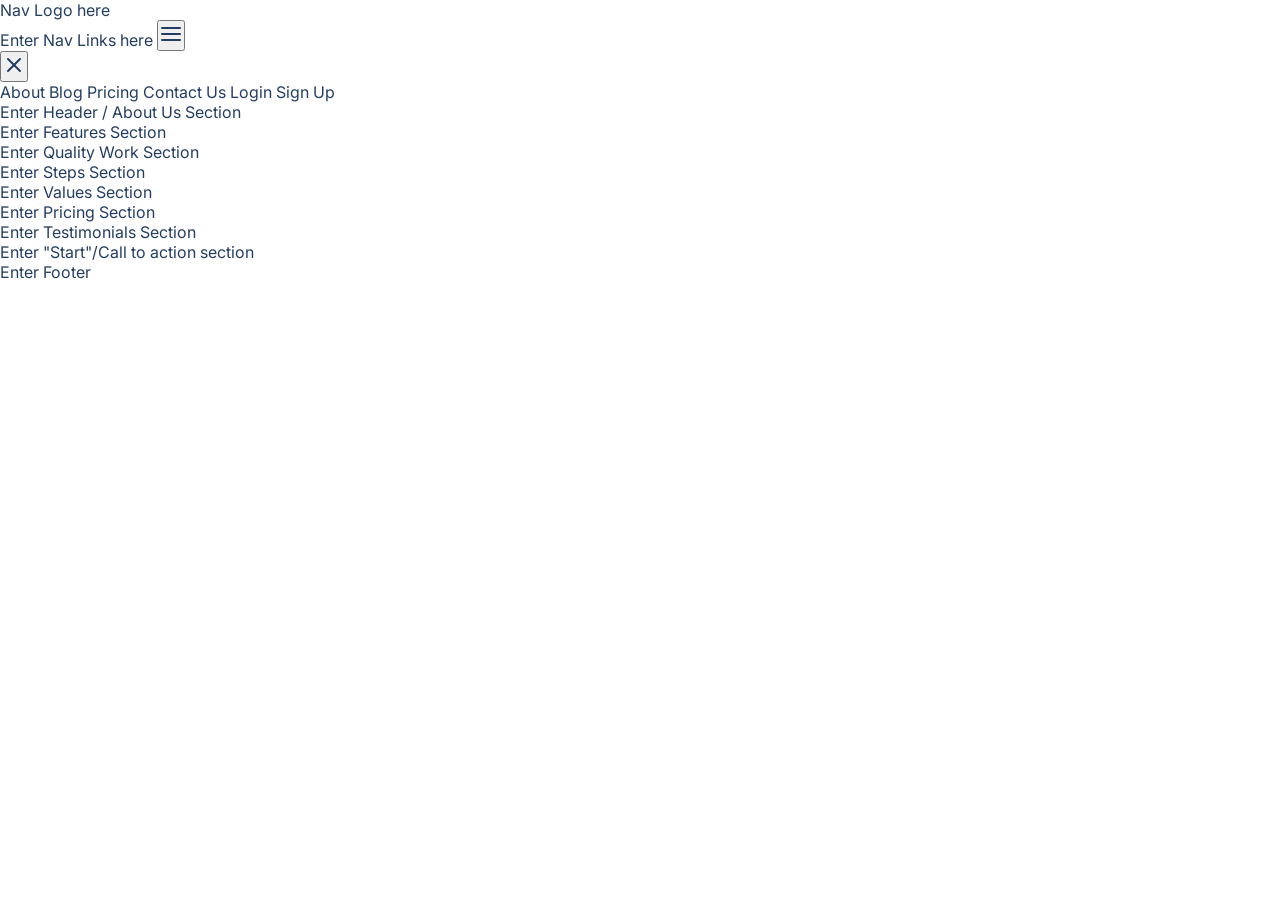
==== index.html @ 0d49d8e3 "rename to index.html" ====
<!DOCTYPE html>
<html lang="en">

<head>
    <meta charset="UTF-8">
    <meta http-equiv="X-UA-Compatible" content="IE=edge">
    <meta name="viewport" content="width=device-width, initial-scale=1.0">
    <title>Document</title>
    <link rel="stylesheet" href="style.css">
    <link rel="stylesheet" href="https://pro.fontawesome.com/releases/v5.10.0/css/all.css"
        integrity="sha384-AYmEC3Yw5cVb3ZcuHtOA93w35dYTsvhLPVnYs9eStHfGJvOvKxVfELGroGkvsg+p" crossorigin="anonymous" />
    <script src="script.js"></script>
</head>

<body>
    <section id="landing">
        <nav>
            <div class="row nav__row">
                <div class="nav__logo">
                <!--  -->Nav Logo here<!--  -->
                </div>
                <!--  -->Enter Nav Links here<!--  -->
                <button class="btn__menu" onclick="openMenu()">
                    <svg xmlns="http://www.w3.org/2000/svg" width="24" height="24" viewBox="0 0 24 24" fill="none"
                        stroke="currentColor" stroke-width="2" stroke-linecap="round" stroke-linejoin="round"
                        class="btn__menu--svg">
                        <line x1="3" y1="12" x2="21" y2="12"></line>
                        <line x1="3" y1="6" x2="21" y2="6"></line>
                        <line x1="3" y1="18" x2="21" y2="18"></line>
                    </svg>
                </button>
            </div>
        </nav>
        <div class="modal">
            <button class="btn__menu btn__menu--close" onclick="closeMenu()">
                <svg xmlns="http://www.w3.org/2000/svg" width="24" height="24" viewBox="0 0 24 24" fill="none"
                    stroke="currentColor" stroke-width="2" stroke-linecap="round" stroke-linejoin="round"
                    class="light___StyledCloseIcon-lj69nl-14 fASujC">
                    <line x1="18" y1="6" x2="6" y2="18"></line>
                    <line x1="6" y1="6" x2="18" y2="18"></line>
                </svg>
            </button>
            <div class="modal__links">
                <a class="modal__link">About</a>
                <a class="modal__link">Blog</a>
                <a class="modal__link">Pricing</a>
                <a class="modal__link">Contact Us</a>
                <a class="modal__link">Login</a>
                <a class="modal__link modal__link--primary">Sign Up</a>
            </div>
        </div>
        <header>
            <div class="container">
                <div class="row">
                    <!--  -->Enter Header / About Us Section<!--  -->
            </div>
        </header>
    </section>
    <main>
        <section id="features">
            <div class="container">
                <div class="row__narrow">
                    <!--  -->Enter Features Section<!--  -->
                </div>
            </div>
        </section>
        <section id="quality">
            <div class="container">
                <div class="row">
                    <!--  -->Enter Quality Work Section<!--  -->
                </div>
            </div>
        </section>
        <section id="steps">
            <div class="container">
                <div class="row">
                    <!--  -->Enter Steps Section<!--  -->
                </div>
            </div>
        </section>
        <section id="values">
            <div class="container">
                <div class="row">
                    <!--  -->Enter Values Section<!--  -->
                </div>
            </div>
        </section>
        <section id="pricing">
            <div class="container">
                <div class="row">
                    <!--  -->Enter Pricing Section<!--  -->
                </div>
            </div>
        </section>
        <section id="testimonials">
            <div class="container">
                <div class="row">
                    <!--  -->Enter Testimonials Section<!--  -->
                </div>
            </div>
        </section>
        <section id="start">
            <div class="container">
                <div class="row">
                    <!--  -->Enter "Start"/Call to action section<!--  -->
                </div>
            </div>
        </section>
    </main>
    <footer>
        <div class="row footer__row">
            <!--  -->Enter Footer<!--  -->
        </div>
    </footer>
</body>

</html>
---- style.css ----
@import url('https://fonts.googleapis.com/css2?family=Inter:wght@100;200;300;400;500;600;700;800;900&display=swap');

* {
    margin: 0;
    padding: 0;
    box-sizing: border-box;
    font-family: 'Inter', system-ui;
    color: #243e63;
}
/* paste rest of your CSS here */
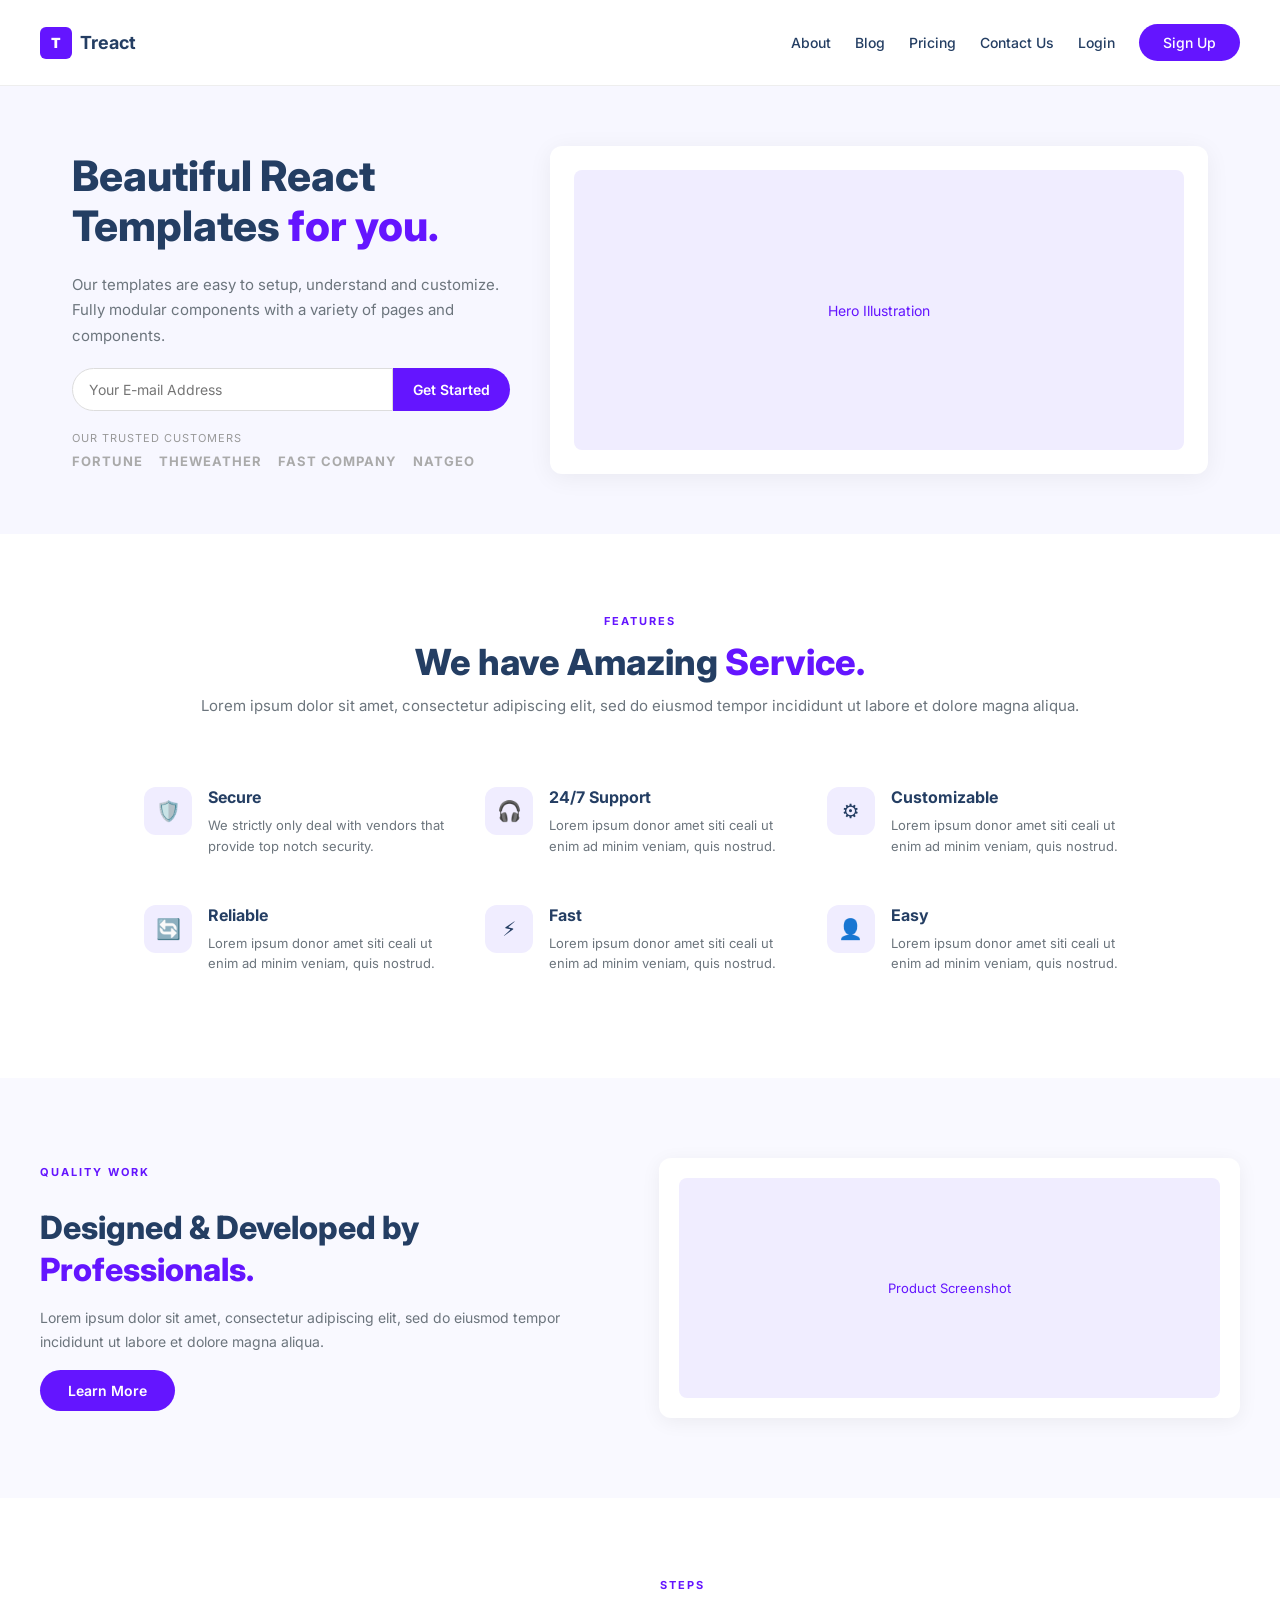
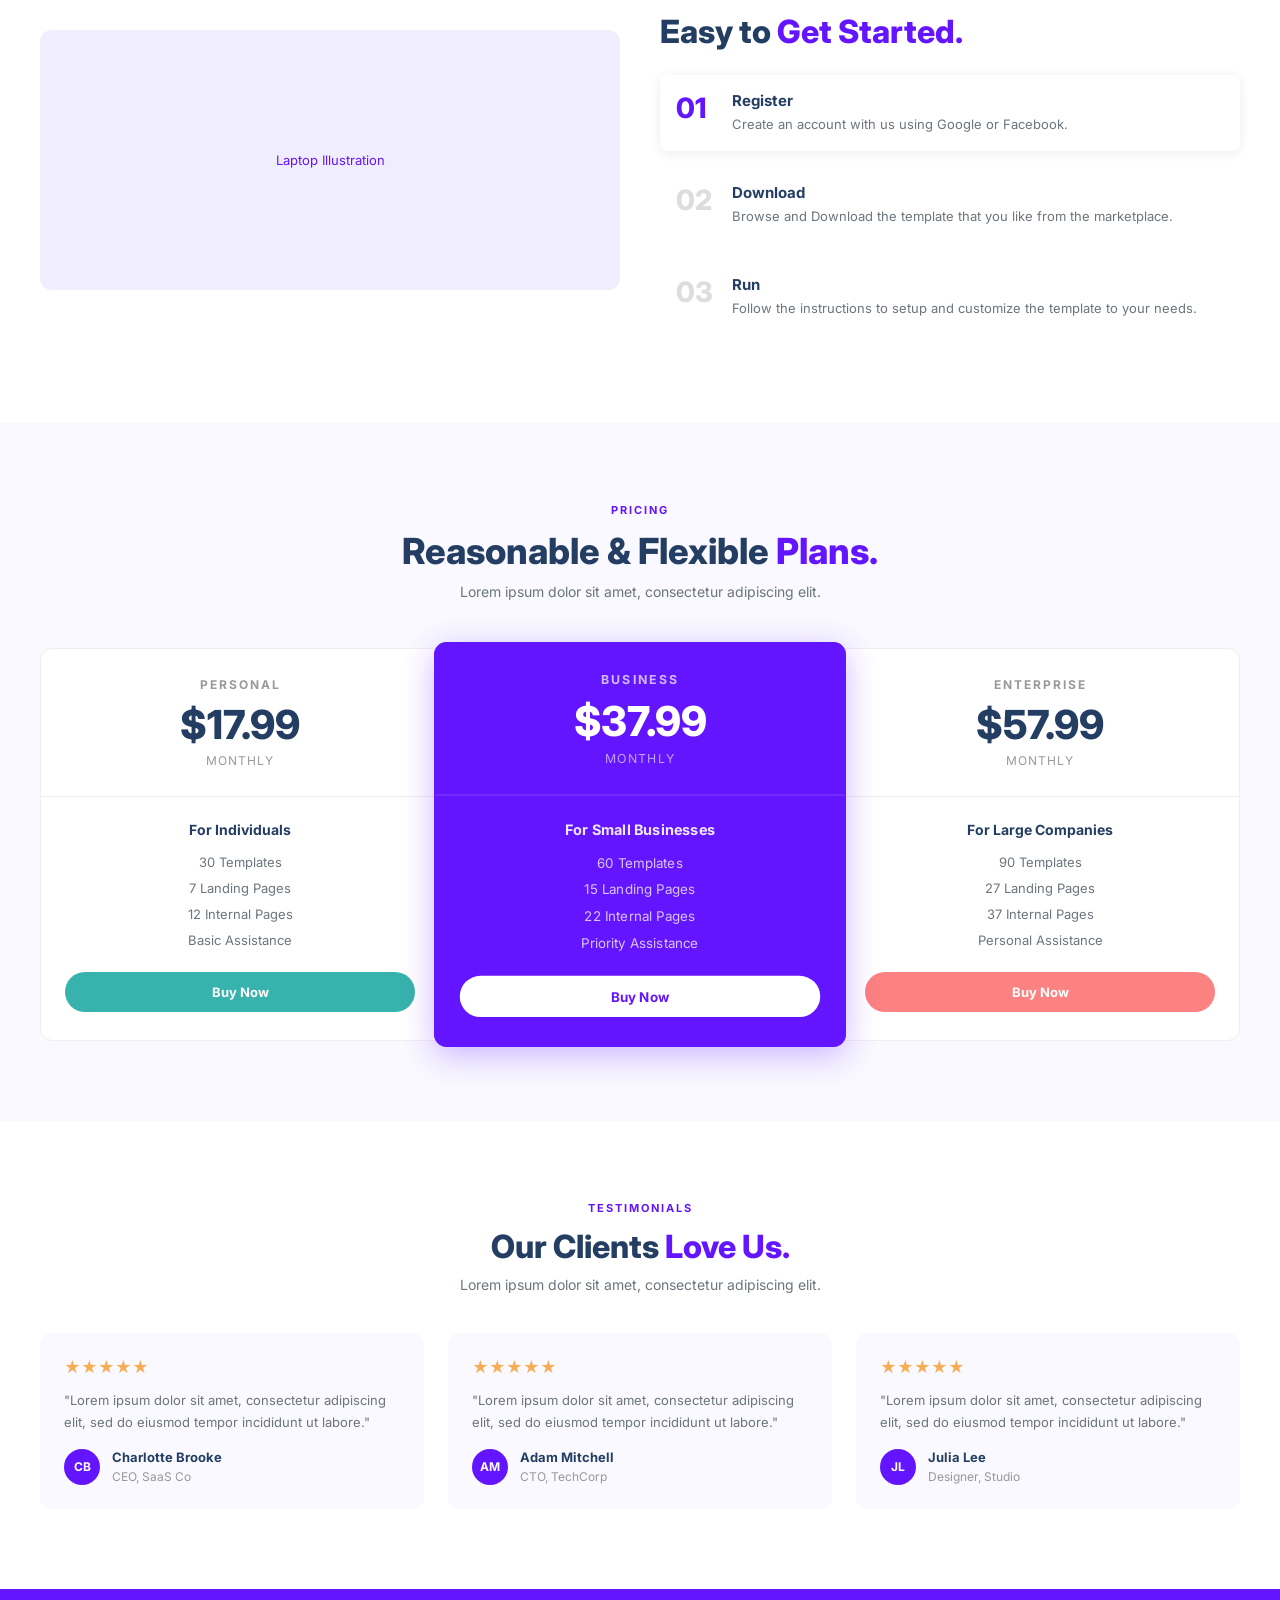
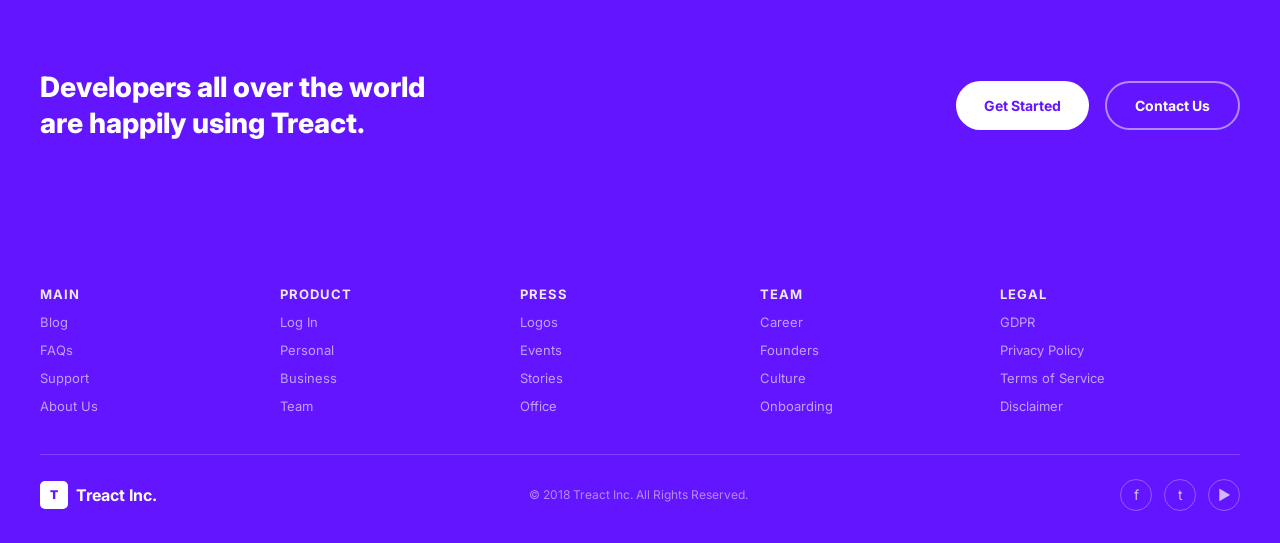
==== commit 89bd2f51: "finish project" ====
--- a/index.html
+++ b/index.html
@@ -1,119 +1,375 @@
 <!DOCTYPE html>
 <html lang="en">
-
 <head>
     <meta charset="UTF-8">
     <meta http-equiv="X-UA-Compatible" content="IE=edge">
     <meta name="viewport" content="width=device-width, initial-scale=1.0">
-    <title>Document</title>
+    <title>Treact</title>
     <link rel="stylesheet" href="style.css">
-    <link rel="stylesheet" href="https://pro.fontawesome.com/releases/v5.10.0/css/all.css"
-        integrity="sha384-AYmEC3Yw5cVb3ZcuHtOA93w35dYTsvhLPVnYs9eStHfGJvOvKxVfELGroGkvsg+p" crossorigin="anonymous" />
-    <script src="script.js"></script>
+    <script src="script.js" defer></script>
 </head>
-
 <body>
-    <section id="landing">
-        <nav>
-            <div class="row nav__row">
-                <div class="nav__logo">
-                <!--  -->Nav Logo here<!--  -->
-                </div>
-                <!--  -->Enter Nav Links here<!--  -->
-                <button class="btn__menu" onclick="openMenu()">
-                    <svg xmlns="http://www.w3.org/2000/svg" width="24" height="24" viewBox="0 0 24 24" fill="none"
-                        stroke="currentColor" stroke-width="2" stroke-linecap="round" stroke-linejoin="round"
-                        class="btn__menu--svg">
-                        <line x1="3" y1="12" x2="21" y2="12"></line>
-                        <line x1="3" y1="6" x2="21" y2="6"></line>
-                        <line x1="3" y1="18" x2="21" y2="18"></line>
-                    </svg>
-                </button>
-            </div>
-        </nav>
-        <div class="modal">
-            <button class="btn__menu btn__menu--close" onclick="closeMenu()">
-                <svg xmlns="http://www.w3.org/2000/svg" width="24" height="24" viewBox="0 0 24 24" fill="none"
-                    stroke="currentColor" stroke-width="2" stroke-linecap="round" stroke-linejoin="round"
-                    class="light___StyledCloseIcon-lj69nl-14 fASujC">
-                    <line x1="18" y1="6" x2="6" y2="18"></line>
-                    <line x1="6" y1="6" x2="18" y2="18"></line>
-                </svg>
-            </button>
-            <div class="modal__links">
-                <a class="modal__link">About</a>
-                <a class="modal__link">Blog</a>
-                <a class="modal__link">Pricing</a>
-                <a class="modal__link">Contact Us</a>
-                <a class="modal__link">Login</a>
-                <a class="modal__link modal__link--primary">Sign Up</a>
-            </div>
-        </div>
-        <header>
-            <div class="container">
-                <div class="row">
-                    <!--  -->Enter Header / About Us Section<!--  -->
-            </div>
-        </header>
-    </section>
-    <main>
-        <section id="features">
-            <div class="container">
-                <div class="row__narrow">
-                    <!--  -->Enter Features Section<!--  -->
-                </div>
-            </div>
-        </section>
-        <section id="quality">
-            <div class="container">
-                <div class="row">
-                    <!--  -->Enter Quality Work Section<!--  -->
-                </div>
-            </div>
-        </section>
-        <section id="steps">
-            <div class="container">
-                <div class="row">
-                    <!--  -->Enter Steps Section<!--  -->
-                </div>
-            </div>
-        </section>
-        <section id="values">
-            <div class="container">
-                <div class="row">
-                    <!--  -->Enter Values Section<!--  -->
-                </div>
-            </div>
-        </section>
-        <section id="pricing">
-            <div class="container">
-                <div class="row">
-                    <!--  -->Enter Pricing Section<!--  -->
-                </div>
-            </div>
-        </section>
-        <section id="testimonials">
-            <div class="container">
-                <div class="row">
-                    <!--  -->Enter Testimonials Section<!--  -->
-                </div>
-            </div>
-        </section>
-        <section id="start">
-            <div class="container">
-                <div class="row">
-                    <!--  -->Enter "Start"/Call to action section<!--  -->
-                </div>
-            </div>
-        </section>
-    </main>
-    <footer>
-        <div class="row footer__row">
-            <!--  -->Enter Footer<!--  -->
-        </div>
-    </footer>
+
+<nav>
+    <div class="row nav__row">
+        <div class="nav-logo">
+            <div class="nav-logo-icon">T</div>
+            Treact
+        </div>
+        <div class="nav-links">
+            <a href="#features">About</a>
+            <a href="#quality">Blog</a>
+            <a href="#pricing">Pricing</a>
+            <a href="#start">Contact Us</a>
+            <a href="#" id="login-link">Login</a>
+            <a href="#" id="signup-link" class="btn-primary">Sign Up</a>
+        </div>
+        <button class="btn__menu" onclick="openMenu()">
+            <svg xmlns="http://www.w3.org/2000/svg" width="24" height="24" viewBox="0 0 24 24" fill="none"
+                stroke="currentColor" stroke-width="2" stroke-linecap="round" stroke-linejoin="round">
+                <line x1="3" y1="12" x2="21" y2="12"></line>
+                <line x1="3" y1="6" x2="21" y2="6"></line>
+                <line x1="3" y1="18" x2="21" y2="18"></line>
+            </svg>
+        </button>
+    </div>
+</nav>
+
+<div class="modal">
+    <button class="btn__menu btn__menu--close" onclick="closeMenu()">
+        <svg xmlns="http://www.w3.org/2000/svg" width="24" height="24" viewBox="0 0 24 24" fill="none"
+            stroke="currentColor" stroke-width="2" stroke-linecap="round" stroke-linejoin="round">
+            <line x1="18" y1="6" x2="6" y2="18"></line>
+            <line x1="6" y1="6" x2="18" y2="18"></line>
+        </svg>
+    </button>
+    <div class="modal__links">
+        <a href="#features" class="modal__link">About</a>
+        <a href="#quality" class="modal__link">Blog</a>
+        <a href="#pricing" class="modal__link">Pricing</a>
+        <a href="#start" class="modal__link">Contact Us</a>
+        <a href="#" class="modal__link" id="modal-login">Login</a>
+        <a href="#" class="modal__link modal__link--primary" id="modal-signup">Sign Up</a>
+    </div>
+</div>
+
+<section id="landing">
+    <div class="header-row row">
+        <div class="header-left">
+            <h1>Beautiful React Templates <span class="purple">for you.</span></h1>
+            <p>Our templates are easy to setup, understand and customize. Fully modular components with a variety of pages and components.</p>
+            <div class="email-form">
+                <input type="email" id="email-input" placeholder="Your E-mail Address" />
+                <button id="get-started-btn">Get Started</button>
+            </div>
+            <div class="trusted">
+                <span>Our Trusted Customers</span>
+                <div class="trusted-logos">
+                    <span>FORTUNE</span>
+                    <span>TheWeather</span>
+                    <span>Fast Company</span>
+                    <span>NatGeo</span>
+                </div>
+            </div>
+        </div>
+        <div class="header-right">
+            <div class="header-img-placeholder">Hero Illustration</div>
+        </div>
+    </div>
+</section>
+
+<section id="features">
+    <div class="container">
+        <div class="row__narrow">
+            <div class="features-header">
+                <div class="label">Features</div>
+                <h2>We have Amazing <span class="purple">Service.</span></h2>
+                <p>Lorem ipsum dolor sit amet, consectetur adipiscing elit, sed do eiusmod tempor incididunt ut labore et dolore magna aliqua.</p>
+            </div>
+            <div class="services">
+                <div class="service">
+                    <div class="service-icon">🛡️</div>
+                    <div class="service-description">
+                        <h3>Secure</h3>
+                        <p>We strictly only deal with vendors that provide top notch security.</p>
+                    </div>
+                </div>
+                <div class="service">
+                    <div class="service-icon">🎧</div>
+                    <div class="service-description">
+                        <h3>24/7 Support</h3>
+                        <p>Lorem ipsum donor amet siti ceali ut enim ad minim veniam, quis nostrud.</p>
+                    </div>
+                </div>
+                <div class="service">
+                    <div class="service-icon">⚙️</div>
+                    <div class="service-description">
+                        <h3>Customizable</h3>
+                        <p>Lorem ipsum donor amet siti ceali ut enim ad minim veniam, quis nostrud.</p>
+                    </div>
+                </div>
+                <div class="service">
+                    <div class="service-icon">🔄</div>
+                    <div class="service-description">
+                        <h3>Reliable</h3>
+                        <p>Lorem ipsum donor amet siti ceali ut enim ad minim veniam, quis nostrud.</p>
+                    </div>
+                </div>
+                <div class="service">
+                    <div class="service-icon">⚡</div>
+                    <div class="service-description">
+                        <h3>Fast</h3>
+                        <p>Lorem ipsum donor amet siti ceali ut enim ad minim veniam, quis nostrud.</p>
+                    </div>
+                </div>
+                <div class="service">
+                    <div class="service-icon">👤</div>
+                    <div class="service-description">
+                        <h3>Easy</h3>
+                        <p>Lorem ipsum donor amet siti ceali ut enim ad minim veniam, quis nostrud.</p>
+                    </div>
+                </div>
+            </div>
+        </div>
+    </div>
+</section>
+
+<section id="quality">
+    <div class="container">
+        <div class="row">
+            <div class="quality-left">
+                <div class="label">Quality Work</div>
+                <h2>Designed & Developed by <span class="purple">Professionals.</span></h2>
+                <p>Lorem ipsum dolor sit amet, consectetur adipiscing elit, sed do eiusmod tempor incididunt ut labore et dolore magna aliqua.</p>
+                <a href="#features" class="learn-more">Learn More</a>
+            </div>
+            <div class="quality-right">
+                <div class="mock-screen">Product Screenshot</div>
+            </div>
+        </div>
+    </div>
+</section>
+
+<section id="steps">
+    <div class="container">
+        <div class="row">
+            <div class="steps-left">
+                <div class="steps-img">Laptop Illustration</div>
+            </div>
+            <div class="steps-right">
+                <div class="label">Steps</div>
+                <h2>Easy to <span class="purple">Get Started.</span></h2>
+                <div class="step active">
+                    <div class="step-num">01</div>
+                    <div class="step-content">
+                        <h4>Register</h4>
+                        <p>Create an account with us using Google or Facebook.</p>
+                    </div>
+                </div>
+                <div class="step">
+                    <div class="step-num">02</div>
+                    <div class="step-content">
+                        <h4>Download</h4>
+                        <p>Browse and Download the template that you like from the marketplace.</p>
+                    </div>
+                </div>
+                <div class="step">
+                    <div class="step-num">03</div>
+                    <div class="step-content">
+                        <h4>Run</h4>
+                        <p>Follow the instructions to setup and customize the template to your needs.</p>
+                    </div>
+                </div>
+            </div>
+        </div>
+    </div>
+</section>
+
+<section id="pricing">
+    <div class="container">
+        <div class="row">
+            <div class="pricing-header">
+                <div class="label">Pricing</div>
+                <h2>Reasonable & Flexible <span class="purple">Plans.</span></h2>
+                <p>Lorem ipsum dolor sit amet, consectetur adipiscing elit.</p>
+            </div>
+            <div class="plans">
+                <div class="plan">
+                    <div class="plan-header">
+                        <div class="plan-name">Personal</div>
+                        <div class="price">$17.99</div>
+                        <div class="period">Monthly</div>
+                    </div>
+                    <div class="plan-body">
+                        <h4>For Individuals</h4>
+                        <ul>
+                            <li>30 Templates</li>
+                            <li>7 Landing Pages</li>
+                            <li>12 Internal Pages</li>
+                            <li>Basic Assistance</li>
+                        </ul>
+                    </div>
+                    <div class="plan-footer">
+                        <button class="plan-btn teal">Buy Now</button>
+                    </div>
+                </div>
+                <div class="plan featured">
+                    <div class="plan-header">
+                        <div class="plan-name">Business</div>
+                        <div class="price">$37.99</div>
+                        <div class="period">Monthly</div>
+                    </div>
+                    <div class="plan-body">
+                        <h4>For Small Businesses</h4>
+                        <ul>
+                            <li>60 Templates</li>
+                            <li>15 Landing Pages</li>
+                            <li>22 Internal Pages</li>
+                            <li>Priority Assistance</li>
+                        </ul>
+                    </div>
+                    <div class="plan-footer">
+                        <button class="plan-btn white">Buy Now</button>
+                    </div>
+                </div>
+                <div class="plan">
+                    <div class="plan-header">
+                        <div class="plan-name">Enterprise</div>
+                        <div class="price">$57.99</div>
+                        <div class="period">Monthly</div>
+                    </div>
+                    <div class="plan-body">
+                        <h4>For Large Companies</h4>
+                        <ul>
+                            <li>90 Templates</li>
+                            <li>27 Landing Pages</li>
+                            <li>37 Internal Pages</li>
+                            <li>Personal Assistance</li>
+                        </ul>
+                    </div>
+                    <div class="plan-footer">
+                        <button class="plan-btn coral">Buy Now</button>
+                    </div>
+                </div>
+            </div>
+        </div>
+    </div>
+</section>
+
+<section id="testimonials">
+    <div class="container">
+        <div class="row">
+            <div class="testimonials-header">
+                <div class="label">Testimonials</div>
+                <h2>Our Clients <span class="purple">Love Us.</span></h2>
+                <p>Lorem ipsum dolor sit amet, consectetur adipiscing elit.</p>
+            </div>
+            <div class="testimonials-row">
+                <div class="testimonial">
+                    <div class="stars">★★★★★</div>
+                    <p>"Lorem ipsum dolor sit amet, consectetur adipiscing elit, sed do eiusmod tempor incididunt ut labore."</p>
+                    <div class="testimonial-author">
+                        <div class="avatar">CB</div>
+                        <div class="author-info">
+                            <strong>Charlotte Brooke</strong>
+                            <span>CEO, SaaS Co</span>
+                        </div>
+                    </div>
+                </div>
+                <div class="testimonial">
+                    <div class="stars">★★★★★</div>
+                    <p>"Lorem ipsum dolor sit amet, consectetur adipiscing elit, sed do eiusmod tempor incididunt ut labore."</p>
+                    <div class="testimonial-author">
+                        <div class="avatar">AM</div>
+                        <div class="author-info">
+                            <strong>Adam Mitchell</strong>
+                            <span>CTO, TechCorp</span>
+                        </div>
+                    </div>
+                </div>
+                <div class="testimonial">
+                    <div class="stars">★★★★★</div>
+                    <p>"Lorem ipsum dolor sit amet, consectetur adipiscing elit, sed do eiusmod tempor incididunt ut labore."</p>
+                    <div class="testimonial-author">
+                        <div class="avatar">JL</div>
+                        <div class="author-info">
+                            <strong>Julia Lee</strong>
+                            <span>Designer, Studio</span>
+                        </div>
+                    </div>
+                </div>
+            </div>
+        </div>
+    </div>
+</section>
+
+<section id="start">
+    <div class="container">
+        <div class="row">
+            <div class="start-left">
+                <h2>Developers all over the world are happily using Treact.</h2>
+            </div>
+            <div class="start-buttons">
+                <button class="btn-white" id="cta-start">Get Started</button>
+                <button class="btn-outline-white" id="cta-contact">Contact Us</button>
+            </div>
+        </div>
+    </div>
+</section>
+
+<footer>
+    <div class="row footer__row">
+        <div class="links">
+            <div class="link">
+                <h4>Main</h4>
+                <a href="#features">Blog</a>
+                <a href="#features">FAQs</a>
+                <a href="#start">Support</a>
+                <a href="#features">About Us</a>
+            </div>
+            <div class="link">
+                <h4>Product</h4>
+                <a href="#" class="footer-login">Log In</a>
+                <a href="#pricing">Personal</a>
+                <a href="#pricing">Business</a>
+                <a href="#pricing">Team</a>
+            </div>
+            <div class="link">
+                <h4>Press</h4>
+                <a href="#">Logos</a>
+                <a href="#">Events</a>
+                <a href="#">Stories</a>
+                <a href="#">Office</a>
+            </div>
+            <div class="link">
+                <h4>Team</h4>
+                <a href="#">Career</a>
+                <a href="#">Founders</a>
+                <a href="#">Culture</a>
+                <a href="#">Onboarding</a>
+            </div>
+            <div class="link">
+                <h4>Legal</h4>
+                <a href="#">GDPR</a>
+                <a href="#">Privacy Policy</a>
+                <a href="#">Terms of Service</a>
+                <a href="#">Disclaimer</a>
+            </div>
+        </div>
+        <div class="footer__info">
+            <div class="footer-logo">
+                <div class="footer-logo-icon">T</div>
+                Treact Inc.
+            </div>
+            <div class="copyright">© 2018 Treact Inc. All Rights Reserved.</div>
+            <div class="social-icons">
+                <a href="#">f</a>
+                <a href="#">t</a>
+                <a href="#">▶</a>
+            </div>
+        </div>
+    </div>
+</footer>
+
 </body>
-
-</html>
-
-
+</html>
--- a/style.css
+++ b/style.css
@@ -7,4 +7,850 @@
     font-family: 'Inter', system-ui;
     color: #243e63;
 }
-/* paste rest of your CSS here */
+
+body {
+    max-width: 100vw;
+    overflow-x: hidden;
+}
+
+.row {
+    width: 100%;
+    max-width: 1200px;
+    margin: 0 auto;
+}
+
+.row__narrow {
+    width: 100%;
+    max-width: 1024px;
+    margin: 0 auto;
+}
+
+.container {
+    padding: 80px 32px;
+}
+
+.purple { color: #6415ff; }
+
+/* NAV */
+nav {
+    display: flex;
+    padding: 24px 32px;
+    border-bottom: 1px solid #eee;
+}
+
+.nav__row {
+    display: flex;
+    justify-content: space-between;
+    align-items: center;
+}
+
+.nav-logo {
+    display: flex;
+    align-items: center;
+    gap: 8px;
+    font-weight: 700;
+    font-size: 18px;
+}
+
+.nav-logo-icon {
+    background: #6415ff;
+    color: white;
+    width: 32px;
+    height: 32px;
+    border-radius: 6px;
+    display: flex;
+    align-items: center;
+    justify-content: center;
+    font-weight: 900;
+    font-size: 14px;
+}
+
+.nav-links {
+    display: flex;
+    align-items: center;
+    gap: 24px;
+}
+
+.nav-links a {
+    text-decoration: none;
+    font-size: 14px;
+    font-weight: 500;
+    color: #243e63;
+}
+
+.btn-primary {
+    background: #6415ff;
+    color: white !important;
+    padding: 10px 24px;
+    border-radius: 500px;
+    font-size: 14px;
+    font-weight: 600;
+}
+
+.btn__menu {
+    display: none;
+    background: transparent;
+    border: none;
+    cursor: pointer;
+}
+
+/* MODAL */
+.modal {
+    position: fixed;
+    top: 0;
+    left: 0;
+    right: 0;
+    height: 378px;
+    margin: 24px 16px;
+    padding: 32px;
+    background-color: #fff;
+    border: 1px solid rgb(229, 231, 235);
+    border-radius: 8px;
+    z-index: 4;
+    visibility: hidden;
+    opacity: 0;
+    transform: translateX(300%);
+    transition: all 300ms ease;
+}
+
+.modal__links {
+    width: 100%;
+    height: 100%;
+    display: flex;
+    flex-direction: column;
+    align-items: center;
+}
+
+.modal__link {
+    color: #1a202c;
+    font-size: 18px;
+    font-weight: 600;
+    line-height: 1.5;
+    margin: 8px 0;
+    padding-bottom: 4px;
+    text-decoration: none;
+}
+
+.modal__link--primary {
+    color: #f7fafc;
+    padding: 12px 32px;
+    background: #6415ff;
+    border-radius: 500px;
+}
+
+.menu--open .modal {
+    visibility: visible;
+    opacity: 1;
+    transform: translateX(0);
+}
+
+.btn__menu--close {
+    position: fixed;
+    top: 24px;
+    right: 18px;
+}
+
+/* LANDING */
+#landing {
+    background: #f7f7ff;
+}
+
+.header-row {
+    display: flex;
+    align-items: center;
+    justify-content: space-between;
+    gap: 40px;
+    padding: 60px 32px;
+}
+
+.header-left {
+    width: 40%;
+    display: flex;
+    flex-direction: column;
+    gap: 20px;
+}
+
+.header-left h1 {
+    font-size: 42px;
+    font-weight: 800;
+    line-height: 1.2;
+}
+
+.header-left p {
+    font-size: 15px;
+    color: #6c757d;
+    line-height: 1.7;
+}
+
+.email-form {
+    display: flex;
+}
+
+.email-form input {
+    flex: 1;
+    padding: 12px 16px;
+    border: 1px solid #ddd;
+    border-radius: 500px 0 0 500px;
+    font-size: 14px;
+    outline: none;
+}
+
+.email-form button {
+    background: #6415ff;
+    color: white;
+    border: none;
+    padding: 12px 20px;
+    border-radius: 0 500px 500px 0;
+    font-size: 14px;
+    font-weight: 600;
+    cursor: pointer;
+}
+
+.trusted {
+    display: flex;
+    flex-direction: column;
+    gap: 8px;
+}
+
+.trusted span {
+    font-size: 11px;
+    color: #999;
+    text-transform: uppercase;
+    letter-spacing: 1px;
+}
+
+.trusted-logos {
+    display: flex;
+    gap: 16px;
+    flex-wrap: wrap;
+}
+
+.trusted-logos span {
+    font-size: 13px;
+    font-weight: 700;
+    color: #aaa;
+}
+
+.header-right {
+    width: 60%;
+    background: white;
+    border-radius: 12px;
+    padding: 24px;
+    box-shadow: 0 4px 24px rgba(0,0,0,0.06);
+}
+
+.header-img-placeholder {
+    background: #f0edff;
+    border-radius: 8px;
+    height: 280px;
+    display: flex;
+    align-items: center;
+    justify-content: center;
+    color: #6415ff;
+    font-size: 14px;
+}
+
+/* FEATURES */
+#features {
+    background: white;
+    position: relative;
+}
+
+#features .row__narrow {
+    display: flex;
+    flex-direction: column;
+    align-items: center;
+}
+
+.features-header {
+    text-align: center;
+    margin-bottom: 48px;
+}
+
+.label {
+    color: #6415ff;
+    font-size: 11px;
+    font-weight: 700;
+    text-transform: uppercase;
+    letter-spacing: 2px;
+    margin-bottom: 12px;
+}
+
+.features-header h2 {
+    font-size: 36px;
+    font-weight: 800;
+}
+
+.features-header p {
+    color: #6c757d;
+    font-size: 15px;
+    margin-top: 12px;
+}
+
+.services {
+    display: flex;
+    flex-wrap: wrap;
+    width: 100%;
+}
+
+.service {
+    display: flex;
+    width: calc(100% / 3);
+    padding: 24px 16px;
+    gap: 16px;
+}
+
+.service-icon {
+    width: 48px;
+    height: 48px;
+    border-radius: 12px;
+    background: #f0edff;
+    display: flex;
+    align-items: center;
+    justify-content: center;
+    font-size: 20px;
+    flex-shrink: 0;
+}
+
+.service-description {
+    display: flex;
+    flex-direction: column;
+    gap: 8px;
+}
+
+.service-description h3 {
+    font-size: 16px;
+    font-weight: 700;
+}
+
+.service-description p {
+    font-size: 13px;
+    color: #6c757d;
+    line-height: 1.6;
+}
+
+/* QUALITY */
+#quality {
+    background: #f9f9ff;
+}
+
+#quality .row {
+    display: flex;
+    justify-content: space-between;
+    align-items: center;
+    gap: 40px;
+}
+
+.quality-left {
+    width: 50%;
+    display: flex;
+    flex-direction: column;
+    gap: 16px;
+}
+
+.quality-left h2 {
+    font-size: 32px;
+    font-weight: 800;
+    line-height: 1.3;
+}
+
+.quality-left p {
+    font-size: 14px;
+    color: #6c757d;
+    line-height: 1.7;
+}
+
+.learn-more {
+    display: inline-block;
+    background: #6415ff;
+    color: white;
+    padding: 12px 28px;
+    border-radius: 500px;
+    font-size: 14px;
+    font-weight: 600;
+    text-decoration: none;
+    width: fit-content;
+}
+
+.quality-right {
+    width: 50%;
+    background: white;
+    border-radius: 12px;
+    padding: 20px;
+    box-shadow: 0 4px 20px rgba(0,0,0,0.06);
+}
+
+.mock-screen {
+    background: #f0edff;
+    border-radius: 8px;
+    height: 220px;
+    display: flex;
+    align-items: center;
+    justify-content: center;
+    color: #6415ff;
+    font-size: 13px;
+}
+
+/* STEPS */
+#steps {
+    background: white;
+}
+
+#steps .row {
+    display: flex;
+    justify-content: space-between;
+    align-items: center;
+    gap: 40px;
+}
+
+.steps-left {
+    width: 50%;
+}
+
+.steps-img {
+    background: #f0edff;
+    border-radius: 12px;
+    height: 260px;
+    display: flex;
+    align-items: center;
+    justify-content: center;
+    color: #6415ff;
+    font-size: 13px;
+}
+
+.steps-right {
+    width: 50%;
+    display: flex;
+    flex-direction: column;
+    gap: 8px;
+}
+
+.steps-right h2 {
+    font-size: 32px;
+    font-weight: 800;
+    margin-bottom: 16px;
+}
+
+.step {
+    display: flex;
+    gap: 16px;
+    padding: 16px;
+    border-radius: 8px;
+    margin-bottom: 8px;
+    cursor: pointer;
+}
+
+.step.active {
+    background: white;
+    box-shadow: 0 2px 12px rgba(0,0,0,0.08);
+}
+
+.step-num {
+    font-size: 28px;
+    font-weight: 800;
+    color: #ddd;
+    min-width: 40px;
+}
+
+.step.active .step-num {
+    color: #6415ff;
+}
+
+.step-content h4 {
+    font-size: 15px;
+    font-weight: 700;
+}
+
+.step-content p {
+    font-size: 13px;
+    color: #6c757d;
+    line-height: 1.6;
+    margin-top: 4px;
+}
+
+/* PRICING */
+#pricing {
+    background: #f9f9ff;
+}
+
+#pricing .row {
+    display: flex;
+    flex-direction: column;
+    align-items: center;
+}
+
+.pricing-header {
+    text-align: center;
+    margin-bottom: 48px;
+}
+
+.pricing-header h2 {
+    font-size: 36px;
+    font-weight: 800;
+}
+
+.pricing-header p {
+    color: #6c757d;
+    font-size: 14px;
+    margin-top: 10px;
+}
+
+.plans {
+    display: flex;
+    flex-wrap: wrap;
+    width: 100%;
+    justify-content: center;
+}
+
+.plan {
+    width: calc(100% / 3);
+    display: flex;
+    flex-direction: column;
+    background: white;
+    border: 1px solid #eee;
+}
+
+.plan:first-child { border-radius: 12px 0 0 12px; }
+.plan:last-child { border-radius: 0 12px 12px 0; }
+
+.plan.featured {
+    background: #6415ff;
+    border-color: #6415ff;
+    border-radius: 12px;
+    z-index: 1;
+    box-shadow: 0 8px 32px rgba(100,21,255,0.3);
+    transform: scale(1.03);
+}
+
+.plan-header {
+    padding: 28px 24px;
+    border-bottom: 1px solid #eee;
+    text-align: center;
+}
+
+.plan.featured .plan-header {
+    border-bottom-color: rgba(255,255,255,0.2);
+}
+
+.plan-name {
+    font-size: 12px;
+    font-weight: 700;
+    text-transform: uppercase;
+    letter-spacing: 2px;
+    color: #999;
+}
+
+.plan.featured .plan-name { color: rgba(255,255,255,0.7); }
+
+.price {
+    font-size: 40px;
+    font-weight: 800;
+    color: #243e63;
+    margin: 8px 0 4px;
+}
+
+.plan.featured .price { color: white; }
+
+.period {
+    font-size: 12px;
+    color: #999;
+    text-transform: uppercase;
+    letter-spacing: 1px;
+}
+
+.plan.featured .period { color: rgba(255,255,255,0.6); }
+
+.plan-body {
+    padding: 24px;
+    flex: 1;
+    text-align: center;
+}
+
+.plan-body h4 {
+    font-size: 14px;
+    font-weight: 700;
+    margin-bottom: 16px;
+}
+
+.plan.featured .plan-body h4 { color: rgba(255,255,255,0.9); }
+
+.plan-body ul {
+    list-style: none;
+    display: flex;
+    flex-direction: column;
+    gap: 10px;
+}
+
+.plan-body ul li {
+    font-size: 13px;
+    color: #6c757d;
+}
+
+.plan.featured .plan-body ul li { color: rgba(255,255,255,0.75); }
+
+.plan-footer {
+    padding: 0 24px 28px;
+    text-align: center;
+}
+
+.plan-btn {
+    display: block;
+    padding: 12px;
+    border-radius: 500px;
+    font-size: 13px;
+    font-weight: 700;
+    cursor: pointer;
+    border: none;
+    width: 100%;
+}
+
+.plan-btn.teal { background: #38b2ac; color: white; }
+.plan-btn.white { background: white; color: #6415ff; }
+.plan-btn.coral { background: #fc8181; color: white; }
+
+/* TESTIMONIALS */
+#testimonials {
+    background: white;
+}
+
+#testimonials .row {
+    display: flex;
+    flex-direction: column;
+}
+
+.testimonials-header {
+    text-align: center;
+    margin-bottom: 40px;
+}
+
+.testimonials-header h2 {
+    font-size: 32px;
+    font-weight: 800;
+}
+
+.testimonials-header p {
+    color: #6c757d;
+    font-size: 14px;
+    margin-top: 10px;
+}
+
+.testimonials-row {
+    display: flex;
+    gap: 24px;
+}
+
+.testimonial {
+    flex: 1;
+    background: #f9f9ff;
+    border-radius: 12px;
+    padding: 24px;
+}
+
+.stars {
+    color: #f6ad55;
+    font-size: 16px;
+    margin-bottom: 12px;
+}
+
+.testimonial p {
+    font-size: 13px;
+    color: #6c757d;
+    line-height: 1.7;
+    margin-bottom: 16px;
+}
+
+.testimonial-author {
+    display: flex;
+    align-items: center;
+    gap: 12px;
+}
+
+.avatar {
+    width: 36px;
+    height: 36px;
+    border-radius: 50%;
+    background: #6415ff;
+    display: flex;
+    align-items: center;
+    justify-content: center;
+    color: white;
+    font-size: 12px;
+    font-weight: 700;
+}
+
+.author-info strong {
+    font-size: 13px;
+    font-weight: 700;
+    display: block;
+}
+
+.author-info span {
+    font-size: 12px;
+    color: #999;
+}
+
+/* START / CTA */
+#start {
+    background: #6415ff;
+}
+
+#start .row {
+    display: flex;
+    justify-content: space-between;
+    align-items: center;
+    position: relative;
+    overflow: hidden;
+}
+
+.start-left h2 {
+    font-size: 28px;
+    font-weight: 800;
+    color: white;
+    max-width: 400px;
+    line-height: 1.3;
+}
+
+.start-buttons {
+    display: flex;
+    gap: 16px;
+}
+
+.btn-white {
+    background: white;
+    color: #6415ff;
+    padding: 14px 28px;
+    border-radius: 500px;
+    font-size: 14px;
+    font-weight: 700;
+    border: none;
+    cursor: pointer;
+}
+
+.btn-outline-white {
+    background: transparent;
+    color: white;
+    padding: 14px 28px;
+    border-radius: 500px;
+    font-size: 14px;
+    font-weight: 700;
+    border: 2px solid rgba(255,255,255,0.5);
+    cursor: pointer;
+}
+
+/* FOOTER */
+footer {
+    background: #6415ff;
+    padding: 64px 32px 32px;
+    position: relative;
+    overflow: hidden;
+}
+
+.footer__row {
+    display: flex;
+    flex-direction: column;
+    gap: 40px;
+}
+
+.links {
+    display: flex;
+    flex-wrap: wrap;
+}
+
+.link {
+    display: flex;
+    flex-direction: column;
+    width: calc(100% / 5);
+    align-items: flex-start;
+    gap: 12px;
+}
+
+.link h4 {
+    font-size: 13px;
+    font-weight: 700;
+    color: rgba(255,255,255,0.9);
+    text-transform: uppercase;
+    letter-spacing: 1px;
+}
+
+.link a {
+    font-size: 13px;
+    color: rgba(255,255,255,0.6);
+    text-decoration: none;
+}
+
+.footer__info {
+    display: flex;
+    justify-content: space-between;
+    align-items: center;
+    border-top: 1px solid rgba(255,255,255,0.2);
+    padding-top: 24px;
+}
+
+.footer-logo {
+    display: flex;
+    align-items: center;
+    gap: 8px;
+    color: white;
+    font-weight: 700;
+    font-size: 16px;
+}
+
+.footer-logo-icon {
+    background: white;
+    color: #6415ff;
+    width: 28px;
+    height: 28px;
+    border-radius: 5px;
+    display: flex;
+    align-items: center;
+    justify-content: center;
+    font-weight: 900;
+    font-size: 12px;
+}
+
+.copyright {
+    font-size: 12px;
+    color: rgba(255,255,255,0.5);
+}
+
+.social-icons {
+    display: flex;
+    gap: 12px;
+}
+
+.social-icons a {
+    width: 32px;
+    height: 32px;
+    border-radius: 50%;
+    border: 1px solid rgba(255,255,255,0.3);
+    display: flex;
+    align-items: center;
+    justify-content: center;
+    color: rgba(255,255,255,0.7);
+    font-size: 14px;
+    text-decoration: none;
+}
+
+/* MOBILE */
+@media (max-width: 1024px) {
+    .btn__menu { display: block; }
+    .nav-links { display: none; }
+    .header-row { flex-direction: column; }
+    .header-left { width: 100%; }
+    .header-right { width: 100%; }
+}
+
+@media (max-width: 768px) {
+    .service { width: calc(100% / 2); }
+    .plan { width: 100%; border-radius: 12px !important; margin-bottom: 16px; }
+    .plan.featured { transform: none; }
+    #quality .row, #steps .row { flex-direction: column; }
+    .quality-left, .quality-right, .steps-left, .steps-right { width: 100%; }
+    .testimonials-row { flex-direction: column; }
+    #start .row { flex-direction: column; gap: 24px; text-align: center; }
+    .link { width: calc(100% / 2); margin-bottom: 24px; }
+}
+
+@media (max-width: 480px) {
+    .service { width: 100%; }
+}
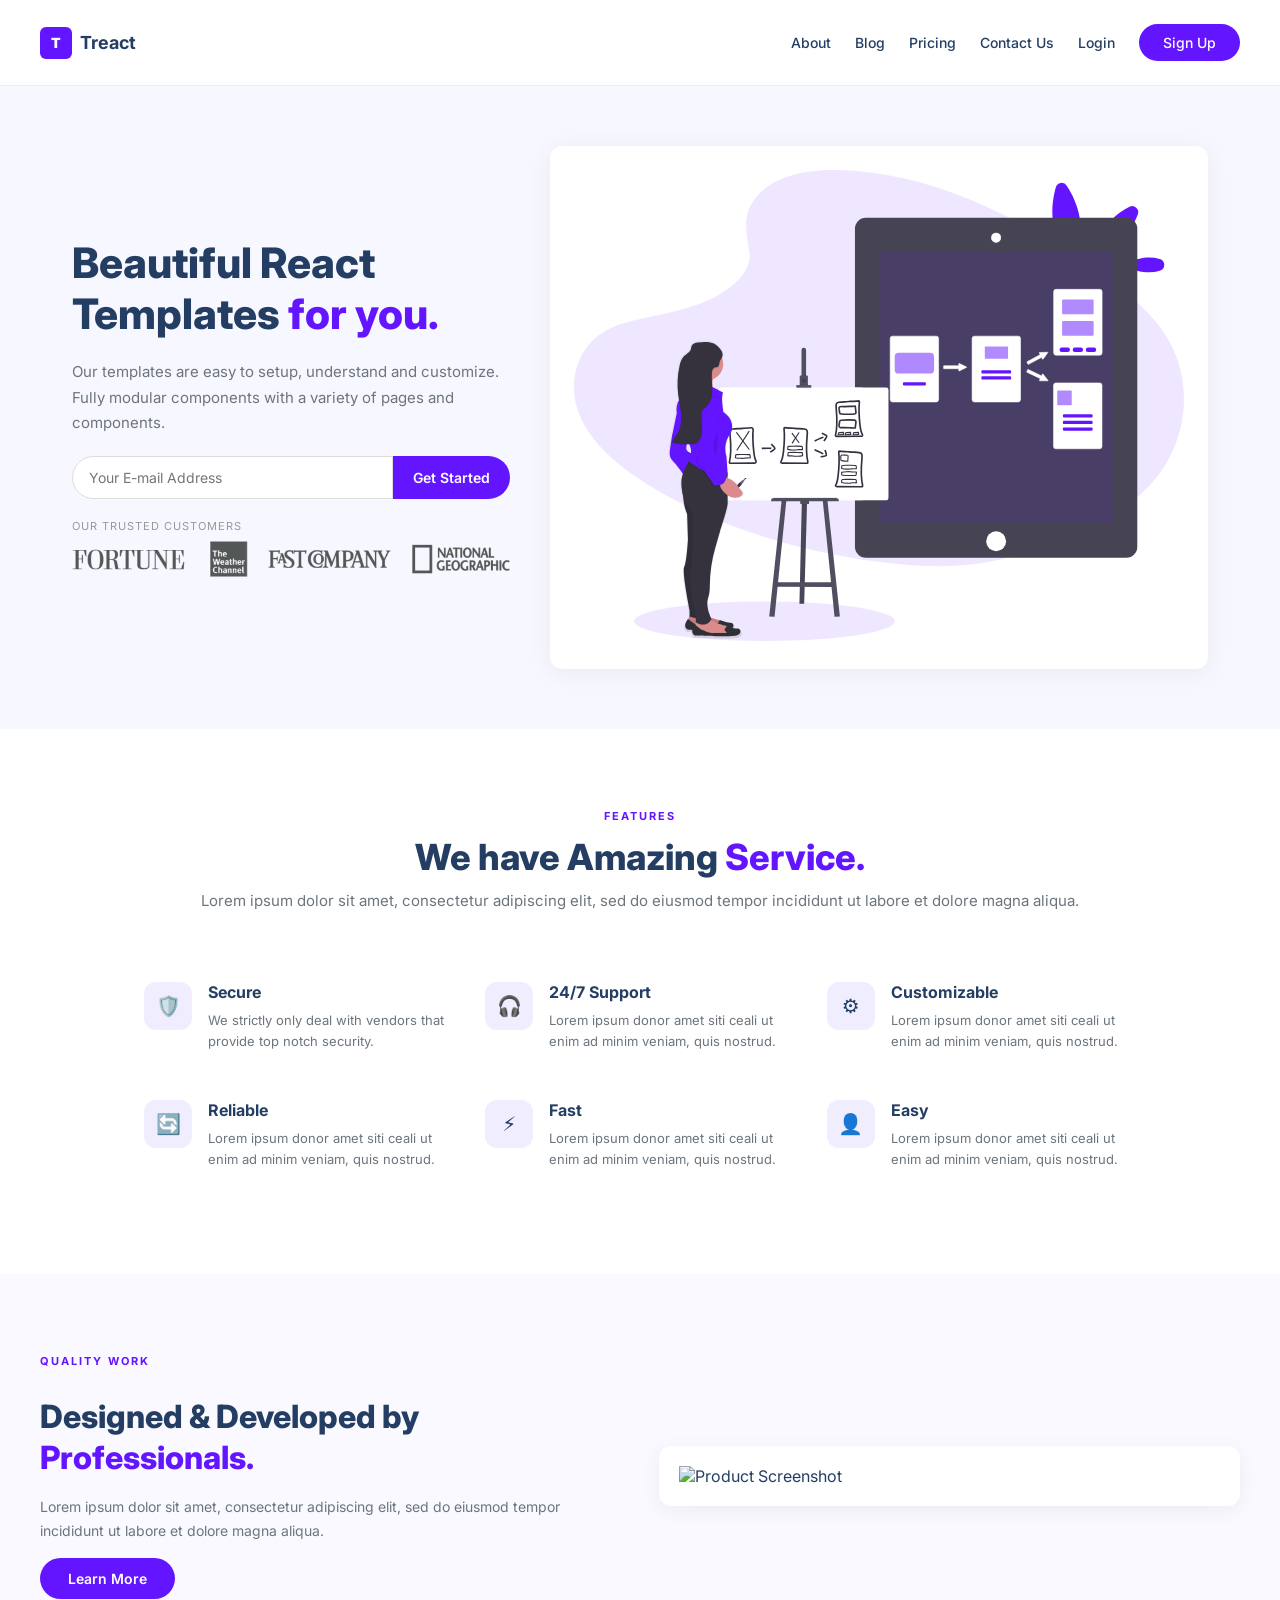
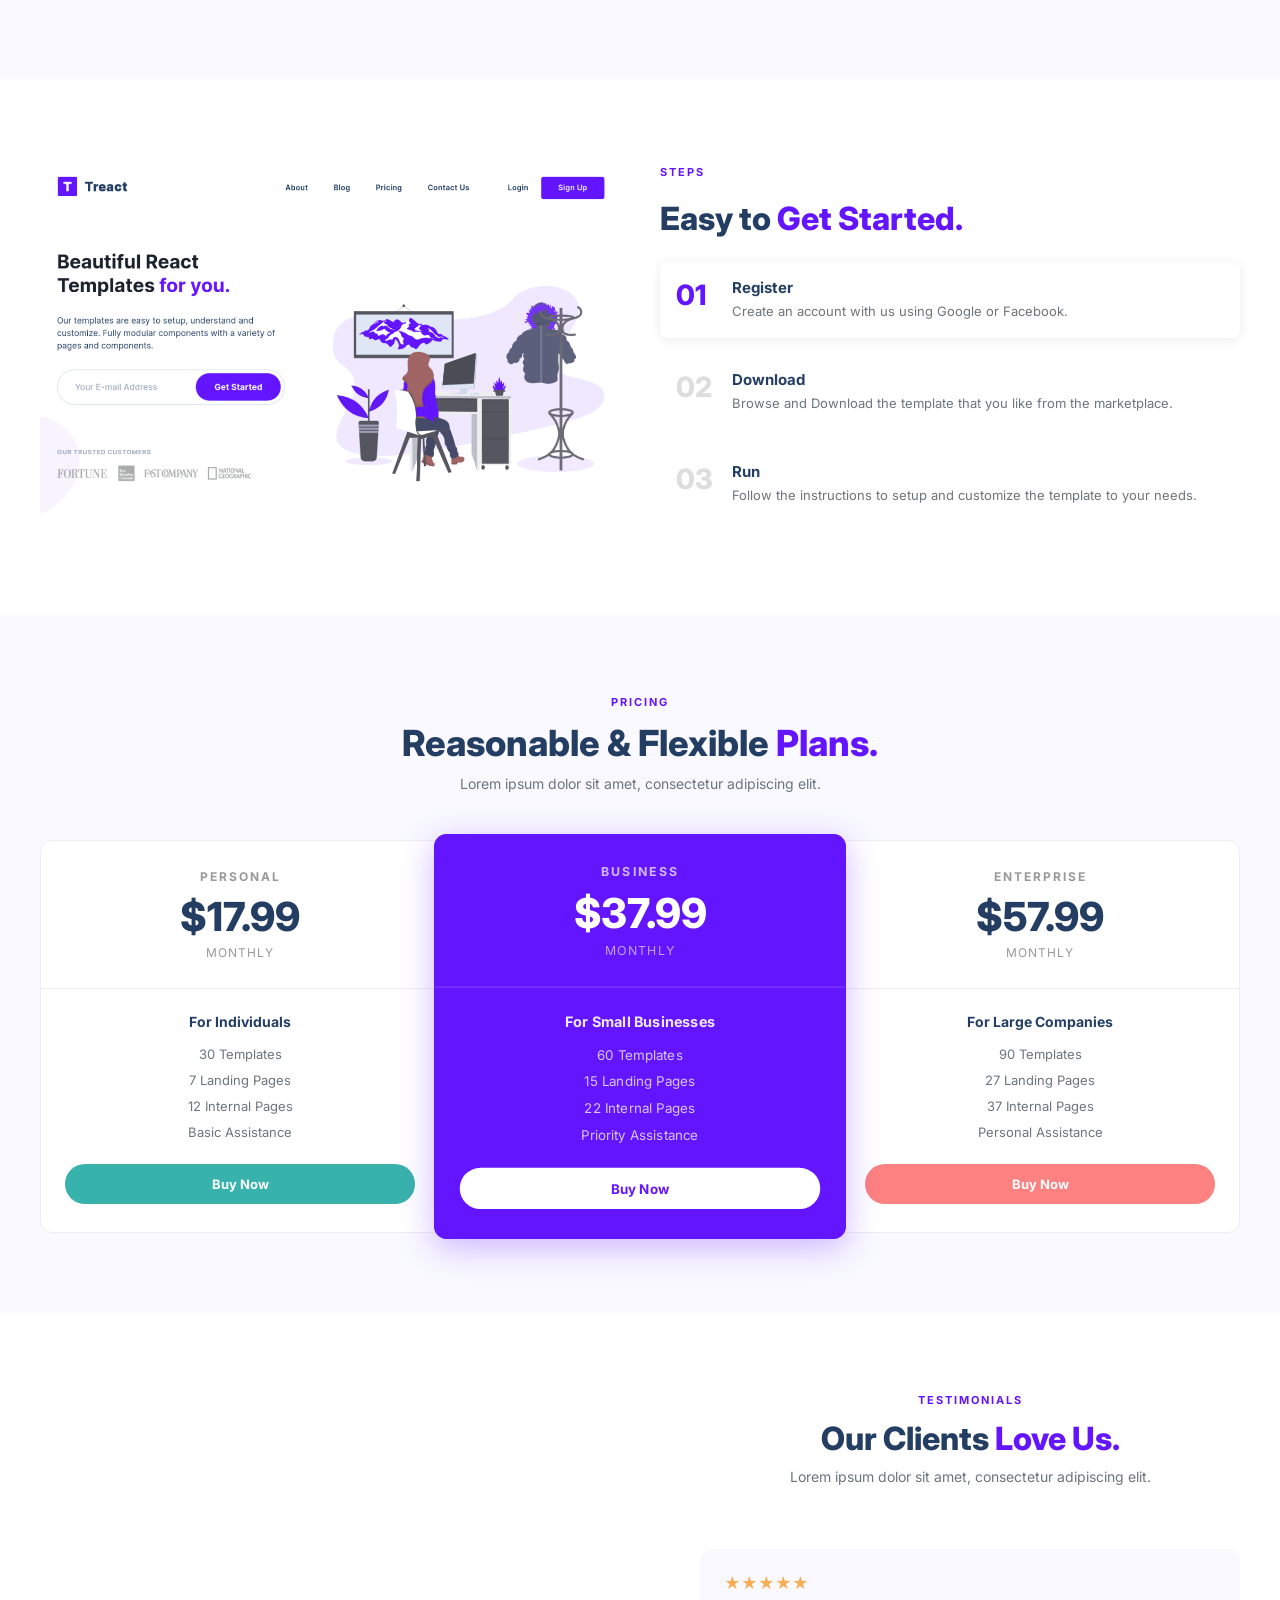
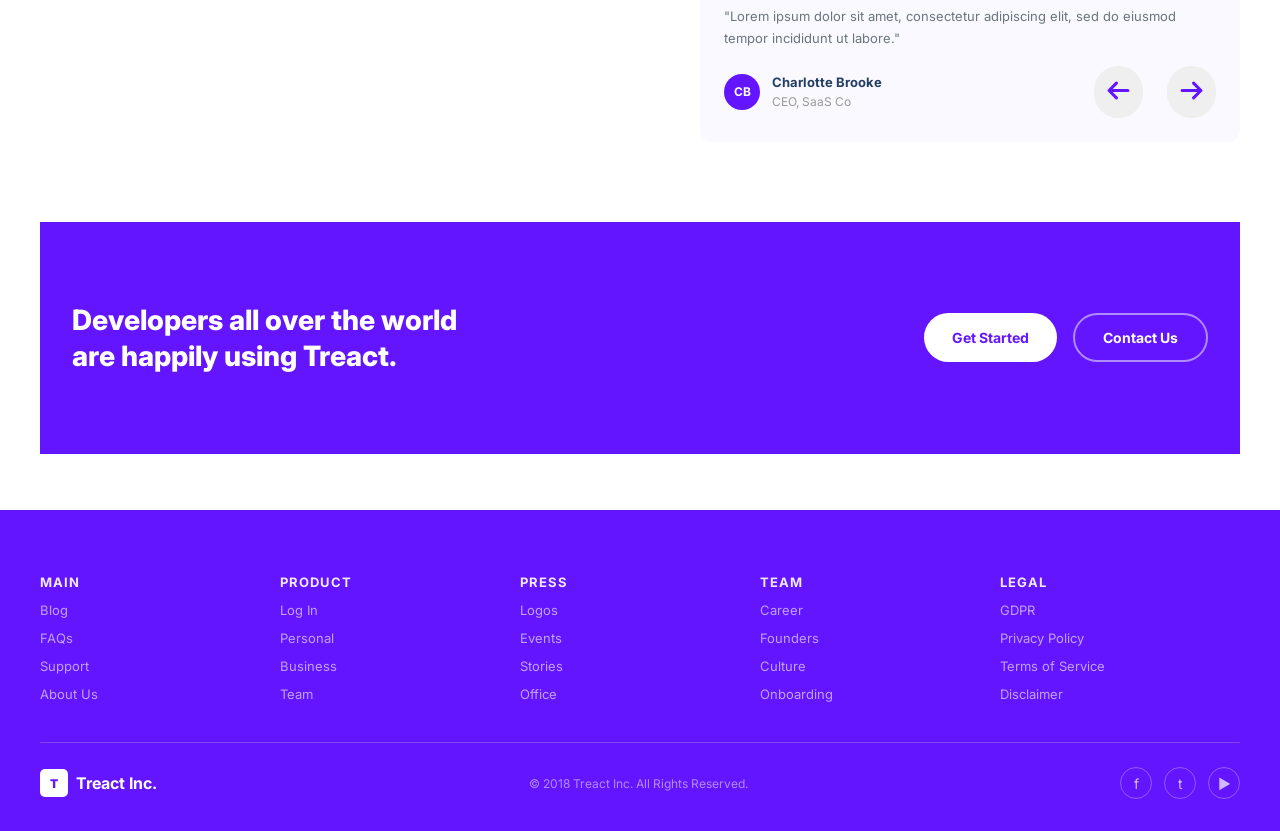
==== commit 437bb6aa: "Add images" ====
--- a/index.html
+++ b/index.html
@@ -1,375 +1,449 @@
 <!DOCTYPE html>
 <html lang="en">
-<head>
-    <meta charset="UTF-8">
-    <meta http-equiv="X-UA-Compatible" content="IE=edge">
-    <meta name="viewport" content="width=device-width, initial-scale=1.0">
+  <head>
+    <meta charset="UTF-8" />
+    <meta http-equiv="X-UA-Compatible" content="IE=edge" />
+    <meta name="viewport" content="width=device-width, initial-scale=1.0" />
     <title>Treact</title>
-    <link rel="stylesheet" href="style.css">
+    <link rel="stylesheet" href="style.css" />
     <script src="script.js" defer></script>
-</head>
-<body>
-
-<nav>
-    <div class="row nav__row">
+  </head>
+  <body>
+    <nav>
+      <div class="row nav__row">
         <div class="nav-logo">
-            <div class="nav-logo-icon">T</div>
-            Treact
+          <div class="nav-logo-icon">T</div>
+          Treact
         </div>
         <div class="nav-links">
-            <a href="#features">About</a>
-            <a href="#quality">Blog</a>
-            <a href="#pricing">Pricing</a>
-            <a href="#start">Contact Us</a>
-            <a href="#" id="login-link">Login</a>
-            <a href="#" id="signup-link" class="btn-primary">Sign Up</a>
+          <a href="#features">About</a>
+          <a href="#quality">Blog</a>
+          <a href="#pricing">Pricing</a>
+          <a href="#start">Contact Us</a>
+          <a href="#" id="login-link">Login</a>
+          <a href="#" id="signup-link" class="btn-primary">Sign Up</a>
         </div>
         <button class="btn__menu" onclick="openMenu()">
-            <svg xmlns="http://www.w3.org/2000/svg" width="24" height="24" viewBox="0 0 24 24" fill="none"
-                stroke="currentColor" stroke-width="2" stroke-linecap="round" stroke-linejoin="round">
-                <line x1="3" y1="12" x2="21" y2="12"></line>
-                <line x1="3" y1="6" x2="21" y2="6"></line>
-                <line x1="3" y1="18" x2="21" y2="18"></line>
-            </svg>
+          <svg
+            xmlns="http://www.w3.org/2000/svg"
+            width="24"
+            height="24"
+            viewBox="0 0 24 24"
+            fill="none"
+            stroke="currentColor"
+            stroke-width="2"
+            stroke-linecap="round"
+            stroke-linejoin="round"
+          >
+            <line x1="3" y1="12" x2="21" y2="12"></line>
+            <line x1="3" y1="6" x2="21" y2="6"></line>
+            <line x1="3" y1="18" x2="21" y2="18"></line>
+          </svg>
         </button>
-    </div>
-</nav>
-
-<div class="modal">
-    <button class="btn__menu btn__menu--close" onclick="closeMenu()">
-        <svg xmlns="http://www.w3.org/2000/svg" width="24" height="24" viewBox="0 0 24 24" fill="none"
-            stroke="currentColor" stroke-width="2" stroke-linecap="round" stroke-linejoin="round">
-            <line x1="18" y1="6" x2="6" y2="18"></line>
-            <line x1="6" y1="6" x2="18" y2="18"></line>
+      </div>
+    </nav>
+
+    <div class="modal">
+      <button class="btn__menu btn__menu--close" onclick="closeMenu()">
+        <svg
+          xmlns="http://www.w3.org/2000/svg"
+          width="24"
+          height="24"
+          viewBox="0 0 24 24"
+          fill="none"
+          stroke="currentColor"
+          stroke-width="2"
+          stroke-linecap="round"
+          stroke-linejoin="round"
+        >
+          <line x1="18" y1="6" x2="6" y2="18"></line>
+          <line x1="6" y1="6" x2="18" y2="18"></line>
         </svg>
-    </button>
-    <div class="modal__links">
+      </button>
+      <div class="modal__links">
         <a href="#features" class="modal__link">About</a>
         <a href="#quality" class="modal__link">Blog</a>
         <a href="#pricing" class="modal__link">Pricing</a>
         <a href="#start" class="modal__link">Contact Us</a>
         <a href="#" class="modal__link" id="modal-login">Login</a>
-        <a href="#" class="modal__link modal__link--primary" id="modal-signup">Sign Up</a>
+        <a href="#" class="modal__link modal__link--primary" id="modal-signup"
+          >Sign Up</a
+        >
+      </div>
     </div>
-</div>
-
-<section id="landing">
-    <div class="header-row row">
+
+    <section id="landing">
+      <div class="header-row row">
         <div class="header-left">
-            <h1>Beautiful React Templates <span class="purple">for you.</span></h1>
-            <p>Our templates are easy to setup, understand and customize. Fully modular components with a variety of pages and components.</p>
-            <div class="email-form">
-                <input type="email" id="email-input" placeholder="Your E-mail Address" />
-                <button id="get-started-btn">Get Started</button>
-            </div>
-            <div class="trusted">
-                <span>Our Trusted Customers</span>
-                <div class="trusted-logos">
-                    <span>FORTUNE</span>
-                    <span>TheWeather</span>
-                    <span>Fast Company</span>
-                    <span>NatGeo</span>
+          <h1>
+            Beautiful React Templates <span class="purple">for you.</span>
+          </h1>
+          <p>
+            Our templates are easy to setup, understand and customize. Fully
+            modular components with a variety of pages and components.
+          </p>
+          <div class="email-form">
+            <input
+              type="email"
+              id="email-input"
+              placeholder="Your E-mail Address"
+            />
+            <button id="get-started-btn">Get Started</button>
+          </div>
+          <div class="trusted">
+            <span>Our Trusted Customers</span>
+            <div class="trusted-logos">
+              <img src="./assets/customers-logo-strip.680ac7c2e8ae28161d2c.png" alt="" />
+            </div>
+          </div>
+        </div>
+        <div class="header-right">
+          <!-- <div class="header-img-placeholder">Hero Illustration</div> -->
+          <img src="./assets/prototype-illustration.21bc4b3f612a2f257c3d361067582485.svg" alt="" />
+        </div>
+      </div>
+    </section>
+
+    <section id="features">
+      <div class="container">
+        <div class="row__narrow">
+          <div class="features-header">
+            <div class="label">Features</div>
+            <h2>We have Amazing <span class="purple">Service.</span></h2>
+            <p>
+              Lorem ipsum dolor sit amet, consectetur adipiscing elit, sed do
+              eiusmod tempor incididunt ut labore et dolore magna aliqua.
+            </p>
+          </div>
+          <div class="services">
+            <div class="service">
+              <div class="service-icon">🛡️</div>
+              <div class="service-description">
+                <h3>Secure</h3>
+                <p>
+                  We strictly only deal with vendors that provide top notch
+                  security.
+                </p>
+              </div>
+            </div>
+            <div class="service">
+              <div class="service-icon">🎧</div>
+              <div class="service-description">
+                <h3>24/7 Support</h3>
+                <p>
+                  Lorem ipsum donor amet siti ceali ut enim ad minim veniam,
+                  quis nostrud.
+                </p>
+              </div>
+            </div>
+            <div class="service">
+              <div class="service-icon">⚙️</div>
+              <div class="service-description">
+                <h3>Customizable</h3>
+                <p>
+                  Lorem ipsum donor amet siti ceali ut enim ad minim veniam,
+                  quis nostrud.
+                </p>
+              </div>
+            </div>
+            <div class="service">
+              <div class="service-icon">🔄</div>
+              <div class="service-description">
+                <h3>Reliable</h3>
+                <p>
+                  Lorem ipsum donor amet siti ceali ut enim ad minim veniam,
+                  quis nostrud.
+                </p>
+              </div>
+            </div>
+            <div class="service">
+              <div class="service-icon">⚡</div>
+              <div class="service-description">
+                <h3>Fast</h3>
+                <p>
+                  Lorem ipsum donor amet siti ceali ut enim ad minim veniam,
+                  quis nostrud.
+                </p>
+              </div>
+            </div>
+            <div class="service">
+              <div class="service-icon">👤</div>
+              <div class="service-description">
+                <h3>Easy</h3>
+                <p>
+                  Lorem ipsum donor amet siti ceali ut enim ad minim veniam,
+                  quis nostrud.
+                </p>
+              </div>
+            </div>
+          </div>
+        </div>
+      </div>
+    </section>
+
+    <section id="quality">
+      <div class="container">
+        <div class="row">
+          <div class="quality-left">
+            <div class="label">Quality Work</div>
+            <h2>
+              Designed & Developed by <span class="purple">Professionals.</span>
+            </h2>
+            <p>
+              Lorem ipsum dolor sit amet, consectetur adipiscing elit, sed do
+              eiusmod tempor incididunt ut labore et dolore magna aliqua.
+            </p>
+            <a href="#features" class="learn-more">Learn More</a>
+          </div>
+          <div class="quality-right">
+            <img src="./assets/hero-screenshot-2.241aac1fbc66db29d873.png" alt="Product Screenshot">
+          </div>
+        </div>
+      </div>
+    </section>
+
+    <section id="steps">
+      <div class="container">
+        <div class="row">
+          <div class="steps-left">
+            <img src="./assets/hero-screenshot-1.40a097b525c2f8c9808e.png" alt="Laptop Illustration">
+          </div>
+          <div class="steps-right">
+            <div class="label">Steps</div>
+            <h2>Easy to <span class="purple">Get Started.</span></h2>
+            <div class="step active">
+              <div class="step-num">01</div>
+              <div class="step-content">
+                <h4>Register</h4>
+                <p>Create an account with us using Google or Facebook.</p>
+              </div>
+            </div>
+            <div class="step">
+              <div class="step-num">02</div>
+              <div class="step-content">
+                <h4>Download</h4>
+                <p>
+                  Browse and Download the template that you like from the
+                  marketplace.
+                </p>
+              </div>
+            </div>
+            <div class="step">
+              <div class="step-num">03</div>
+              <div class="step-content">
+                <h4>Run</h4>
+                <p>
+                  Follow the instructions to setup and customize the template to
+                  your needs.
+                </p>
+              </div>
+            </div>
+          </div>
+        </div>
+      </div>
+    </section>
+
+    <section id="pricing">
+      <div class="container">
+        <div class="row">
+          <div class="pricing-header">
+            <div class="label">Pricing</div>
+            <h2>Reasonable & Flexible <span class="purple">Plans.</span></h2>
+            <p>Lorem ipsum dolor sit amet, consectetur adipiscing elit.</p>
+          </div>
+          <div class="plans">
+            <div class="plan">
+              <div class="plan-header">
+                <div class="plan-name">Personal</div>
+                <div class="price">$17.99</div>
+                <div class="period">Monthly</div>
+              </div>
+              <div class="plan-body">
+                <h4>For Individuals</h4>
+                <ul>
+                  <li>30 Templates</li>
+                  <li>7 Landing Pages</li>
+                  <li>12 Internal Pages</li>
+                  <li>Basic Assistance</li>
+                </ul>
+              </div>
+              <div class="plan-footer">
+                <button class="plan-btn teal">Buy Now</button>
+              </div>
+            </div>
+            <div class="plan featured">
+              <div class="plan-header">
+                <div class="plan-name">Business</div>
+                <div class="price">$37.99</div>
+                <div class="period">Monthly</div>
+              </div>
+              <div class="plan-body">
+                <h4>For Small Businesses</h4>
+                <ul>
+                  <li>60 Templates</li>
+                  <li>15 Landing Pages</li>
+                  <li>22 Internal Pages</li>
+                  <li>Priority Assistance</li>
+                </ul>
+              </div>
+              <div class="plan-footer">
+                <button class="plan-btn white">Buy Now</button>
+              </div>
+            </div>
+            <div class="plan">
+              <div class="plan-header">
+                <div class="plan-name">Enterprise</div>
+                <div class="price">$57.99</div>
+                <div class="period">Monthly</div>
+              </div>
+              <div class="plan-body">
+                <h4>For Large Companies</h4>
+                <ul>
+                  <li>90 Templates</li>
+                  <li>27 Landing Pages</li>
+                  <li>37 Internal Pages</li>
+                  <li>Personal Assistance</li>
+                </ul>
+              </div>
+              <div class="plan-footer">
+                <button class="plan-btn coral">Buy Now</button>
+              </div>
+            </div>
+          </div>
+        </div>
+      </div>
+    </section>
+
+    <section id="testimonials">
+      <div class="container">
+        <div class="row">
+          <figure class="testimonial__description--img">
+            <img src="./assets/love-illustration.svg" alt="" />
+          </figure>
+          <div class="testimonials-row">
+            <div class="testimonials-header">
+              <div class="label">Testimonials</div>
+              <h2>Our Clients <span class="purple">Love Us.</span></h2>
+              <p>Lorem ipsum dolor sit amet, consectetur adipiscing elit.</p>
+            </div>
+            <div class="testimonial">
+              <div class="stars">★★★★★</div>
+              <p>
+                "Lorem ipsum dolor sit amet, consectetur adipiscing elit, sed do
+                eiusmod tempor incididunt ut labore."
+              </p>
+
+              <div class="testimonial__bottom">
+                <div class="testimonial-author">
+                  <div class="avatar">CB</div>
+                  <div class="author-info">
+                    <strong>Charlotte Brooke</strong>
+                    <span>CEO, SaaS Co</span>
+                  </div>
                 </div>
-            </div>
-        </div>
-        <div class="header-right">
-            <div class="header-img-placeholder">Hero Illustration</div>
-        </div>
-    </div>
-</section>
-
-<section id="features">
-    <div class="container">
-        <div class="row__narrow">
-            <div class="features-header">
-                <div class="label">Features</div>
-                <h2>We have Amazing <span class="purple">Service.</span></h2>
-                <p>Lorem ipsum dolor sit amet, consectetur adipiscing elit, sed do eiusmod tempor incididunt ut labore et dolore magna aliqua.</p>
-            </div>
-            <div class="services">
-                <div class="service">
-                    <div class="service-icon">🛡️</div>
-                    <div class="service-description">
-                        <h3>Secure</h3>
-                        <p>We strictly only deal with vendors that provide top notch security.</p>
-                    </div>
+
+                <div class="testimonial__buttons">
+                  <button class="testimonial__button">
+                    <svg
+                      fill="none"
+                      stroke="rgb(100,21,255)"
+                      stroke-linecap="round"
+                      stroke-linejoin="round"
+                      stroke-width="3"
+                      viewBox="0 0 24 24"
+                    >
+                      <path d="M10 19l-7-7m0 0l7-7m-7 7h18"></path>
+                    </svg>
+                  </button>
+                  <div class="divider"></div>
+                  <button class="testimonial__button">
+                    <svg
+                      fill="none"
+                      stroke="rgb(100,21,255)"
+                      stroke-linecap="round"
+                      stroke-linejoin="round"
+                      stroke-width="3"
+                      viewBox="0 0 24 24"
+                    >
+                      <path d="M14 5l7 7m0 0l-7 7m7-7H3"></path>
+                    </svg>
+                  </button>
                 </div>
-                <div class="service">
-                    <div class="service-icon">🎧</div>
-                    <div class="service-description">
-                        <h3>24/7 Support</h3>
-                        <p>Lorem ipsum donor amet siti ceali ut enim ad minim veniam, quis nostrud.</p>
-                    </div>
-                </div>
-                <div class="service">
-                    <div class="service-icon">⚙️</div>
-                    <div class="service-description">
-                        <h3>Customizable</h3>
-                        <p>Lorem ipsum donor amet siti ceali ut enim ad minim veniam, quis nostrud.</p>
-                    </div>
-                </div>
-                <div class="service">
-                    <div class="service-icon">🔄</div>
-                    <div class="service-description">
-                        <h3>Reliable</h3>
-                        <p>Lorem ipsum donor amet siti ceali ut enim ad minim veniam, quis nostrud.</p>
-                    </div>
-                </div>
-                <div class="service">
-                    <div class="service-icon">⚡</div>
-                    <div class="service-description">
-                        <h3>Fast</h3>
-                        <p>Lorem ipsum donor amet siti ceali ut enim ad minim veniam, quis nostrud.</p>
-                    </div>
-                </div>
-                <div class="service">
-                    <div class="service-icon">👤</div>
-                    <div class="service-description">
-                        <h3>Easy</h3>
-                        <p>Lorem ipsum donor amet siti ceali ut enim ad minim veniam, quis nostrud.</p>
-                    </div>
-                </div>
-            </div>
-        </div>
-    </div>
-</section>
-
-<section id="quality">
-    <div class="container">
+              </div>
+            </div>
+          </div>
+        </div>
+      </div>
+    </section>
+
+    <section id="start">
+      <div class="container">
         <div class="row">
-            <div class="quality-left">
-                <div class="label">Quality Work</div>
-                <h2>Designed & Developed by <span class="purple">Professionals.</span></h2>
-                <p>Lorem ipsum dolor sit amet, consectetur adipiscing elit, sed do eiusmod tempor incididunt ut labore et dolore magna aliqua.</p>
-                <a href="#features" class="learn-more">Learn More</a>
-            </div>
-            <div class="quality-right">
-                <div class="mock-screen">Product Screenshot</div>
-            </div>
-        </div>
-    </div>
-</section>
-
-<section id="steps">
-    <div class="container">
-        <div class="row">
-            <div class="steps-left">
-                <div class="steps-img">Laptop Illustration</div>
-            </div>
-            <div class="steps-right">
-                <div class="label">Steps</div>
-                <h2>Easy to <span class="purple">Get Started.</span></h2>
-                <div class="step active">
-                    <div class="step-num">01</div>
-                    <div class="step-content">
-                        <h4>Register</h4>
-                        <p>Create an account with us using Google or Facebook.</p>
-                    </div>
-                </div>
-                <div class="step">
-                    <div class="step-num">02</div>
-                    <div class="step-content">
-                        <h4>Download</h4>
-                        <p>Browse and Download the template that you like from the marketplace.</p>
-                    </div>
-                </div>
-                <div class="step">
-                    <div class="step-num">03</div>
-                    <div class="step-content">
-                        <h4>Run</h4>
-                        <p>Follow the instructions to setup and customize the template to your needs.</p>
-                    </div>
-                </div>
-            </div>
-        </div>
-    </div>
-</section>
-
-<section id="pricing">
-    <div class="container">
-        <div class="row">
-            <div class="pricing-header">
-                <div class="label">Pricing</div>
-                <h2>Reasonable & Flexible <span class="purple">Plans.</span></h2>
-                <p>Lorem ipsum dolor sit amet, consectetur adipiscing elit.</p>
-            </div>
-            <div class="plans">
-                <div class="plan">
-                    <div class="plan-header">
-                        <div class="plan-name">Personal</div>
-                        <div class="price">$17.99</div>
-                        <div class="period">Monthly</div>
-                    </div>
-                    <div class="plan-body">
-                        <h4>For Individuals</h4>
-                        <ul>
-                            <li>30 Templates</li>
-                            <li>7 Landing Pages</li>
-                            <li>12 Internal Pages</li>
-                            <li>Basic Assistance</li>
-                        </ul>
-                    </div>
-                    <div class="plan-footer">
-                        <button class="plan-btn teal">Buy Now</button>
-                    </div>
-                </div>
-                <div class="plan featured">
-                    <div class="plan-header">
-                        <div class="plan-name">Business</div>
-                        <div class="price">$37.99</div>
-                        <div class="period">Monthly</div>
-                    </div>
-                    <div class="plan-body">
-                        <h4>For Small Businesses</h4>
-                        <ul>
-                            <li>60 Templates</li>
-                            <li>15 Landing Pages</li>
-                            <li>22 Internal Pages</li>
-                            <li>Priority Assistance</li>
-                        </ul>
-                    </div>
-                    <div class="plan-footer">
-                        <button class="plan-btn white">Buy Now</button>
-                    </div>
-                </div>
-                <div class="plan">
-                    <div class="plan-header">
-                        <div class="plan-name">Enterprise</div>
-                        <div class="price">$57.99</div>
-                        <div class="period">Monthly</div>
-                    </div>
-                    <div class="plan-body">
-                        <h4>For Large Companies</h4>
-                        <ul>
-                            <li>90 Templates</li>
-                            <li>27 Landing Pages</li>
-                            <li>37 Internal Pages</li>
-                            <li>Personal Assistance</li>
-                        </ul>
-                    </div>
-                    <div class="plan-footer">
-                        <button class="plan-btn coral">Buy Now</button>
-                    </div>
-                </div>
-            </div>
-        </div>
-    </div>
-</section>
-
-<section id="testimonials">
-    <div class="container">
-        <div class="row">
-            <div class="testimonials-header">
-                <div class="label">Testimonials</div>
-                <h2>Our Clients <span class="purple">Love Us.</span></h2>
-                <p>Lorem ipsum dolor sit amet, consectetur adipiscing elit.</p>
-            </div>
-            <div class="testimonials-row">
-                <div class="testimonial">
-                    <div class="stars">★★★★★</div>
-                    <p>"Lorem ipsum dolor sit amet, consectetur adipiscing elit, sed do eiusmod tempor incididunt ut labore."</p>
-                    <div class="testimonial-author">
-                        <div class="avatar">CB</div>
-                        <div class="author-info">
-                            <strong>Charlotte Brooke</strong>
-                            <span>CEO, SaaS Co</span>
-                        </div>
-                    </div>
-                </div>
-                <div class="testimonial">
-                    <div class="stars">★★★★★</div>
-                    <p>"Lorem ipsum dolor sit amet, consectetur adipiscing elit, sed do eiusmod tempor incididunt ut labore."</p>
-                    <div class="testimonial-author">
-                        <div class="avatar">AM</div>
-                        <div class="author-info">
-                            <strong>Adam Mitchell</strong>
-                            <span>CTO, TechCorp</span>
-                        </div>
-                    </div>
-                </div>
-                <div class="testimonial">
-                    <div class="stars">★★★★★</div>
-                    <p>"Lorem ipsum dolor sit amet, consectetur adipiscing elit, sed do eiusmod tempor incididunt ut labore."</p>
-                    <div class="testimonial-author">
-                        <div class="avatar">JL</div>
-                        <div class="author-info">
-                            <strong>Julia Lee</strong>
-                            <span>Designer, Studio</span>
-                        </div>
-                    </div>
-                </div>
-            </div>
-        </div>
-    </div>
-</section>
-
-<section id="start">
-    <div class="container">
-        <div class="row">
-            <div class="start-left">
-                <h2>Developers all over the world are happily using Treact.</h2>
-            </div>
-            <div class="start-buttons">
-                <button class="btn-white" id="cta-start">Get Started</button>
-                <button class="btn-outline-white" id="cta-contact">Contact Us</button>
-            </div>
-        </div>
-    </div>
-</section>
-
-<footer>
-    <div class="row footer__row">
+          <div class="start-left">
+            <h2>Developers all over the world are happily using Treact.</h2>
+          </div>
+          <div class="start-buttons">
+            <button class="btn-white" id="cta-start">Get Started</button>
+            <button class="btn-outline-white" id="cta-contact">
+              Contact Us
+            </button>
+          </div>
+        </div>
+      </div>
+    </section>
+
+    <footer>
+      <div class="row footer__row">
         <div class="links">
-            <div class="link">
-                <h4>Main</h4>
-                <a href="#features">Blog</a>
-                <a href="#features">FAQs</a>
-                <a href="#start">Support</a>
-                <a href="#features">About Us</a>
-            </div>
-            <div class="link">
-                <h4>Product</h4>
-                <a href="#" class="footer-login">Log In</a>
-                <a href="#pricing">Personal</a>
-                <a href="#pricing">Business</a>
-                <a href="#pricing">Team</a>
-            </div>
-            <div class="link">
-                <h4>Press</h4>
-                <a href="#">Logos</a>
-                <a href="#">Events</a>
-                <a href="#">Stories</a>
-                <a href="#">Office</a>
-            </div>
-            <div class="link">
-                <h4>Team</h4>
-                <a href="#">Career</a>
-                <a href="#">Founders</a>
-                <a href="#">Culture</a>
-                <a href="#">Onboarding</a>
-            </div>
-            <div class="link">
-                <h4>Legal</h4>
-                <a href="#">GDPR</a>
-                <a href="#">Privacy Policy</a>
-                <a href="#">Terms of Service</a>
-                <a href="#">Disclaimer</a>
-            </div>
+          <div class="link">
+            <h4>Main</h4>
+            <a href="#features">Blog</a>
+            <a href="#features">FAQs</a>
+            <a href="#start">Support</a>
+            <a href="#features">About Us</a>
+          </div>
+          <div class="link">
+            <h4>Product</h4>
+            <a href="#" class="footer-login">Log In</a>
+            <a href="#pricing">Personal</a>
+            <a href="#pricing">Business</a>
+            <a href="#pricing">Team</a>
+          </div>
+          <div class="link">
+            <h4>Press</h4>
+            <a href="#">Logos</a>
+            <a href="#">Events</a>
+            <a href="#">Stories</a>
+            <a href="#">Office</a>
+          </div>
+          <div class="link">
+            <h4>Team</h4>
+            <a href="#">Career</a>
+            <a href="#">Founders</a>
+            <a href="#">Culture</a>
+            <a href="#">Onboarding</a>
+          </div>
+          <div class="link">
+            <h4>Legal</h4>
+            <a href="#">GDPR</a>
+            <a href="#">Privacy Policy</a>
+            <a href="#">Terms of Service</a>
+            <a href="#">Disclaimer</a>
+          </div>
         </div>
         <div class="footer__info">
-            <div class="footer-logo">
-                <div class="footer-logo-icon">T</div>
-                Treact Inc.
-            </div>
-            <div class="copyright">© 2018 Treact Inc. All Rights Reserved.</div>
-            <div class="social-icons">
-                <a href="#">f</a>
-                <a href="#">t</a>
-                <a href="#">▶</a>
-            </div>
-        </div>
-    </div>
-</footer>
-
-</body>
+          <div class="footer-logo">
+            <div class="footer-logo-icon">T</div>
+            Treact Inc.
+          </div>
+          <div class="copyright">© 2018 Treact Inc. All Rights Reserved.</div>
+          <div class="social-icons">
+            <a href="#">f</a>
+            <a href="#">t</a>
+            <a href="#">▶</a>
+          </div>
+        </div>
+      </div>
+    </footer>
+  </body>
 </html>
--- a/style.css
+++ b/style.css
@@ -1,856 +1,950 @@
-@import url('https://fonts.googleapis.com/css2?family=Inter:wght@100;200;300;400;500;600;700;800;900&display=swap');
+@import url("https://fonts.googleapis.com/css2?family=Inter:wght@100;200;300;400;500;600;700;800;900&display=swap");
 
 * {
-    margin: 0;
-    padding: 0;
-    box-sizing: border-box;
-    font-family: 'Inter', system-ui;
-    color: #243e63;
+  margin: 0;
+  padding: 0;
+  box-sizing: border-box;
+  font-family: "Inter", system-ui;
+  color: #243e63;
 }
 
 body {
-    max-width: 100vw;
-    overflow-x: hidden;
+  max-width: 100vw;
+  overflow-x: hidden;
+}
+
+img {
+  width: 100%;
 }
 
 .row {
-    width: 100%;
-    max-width: 1200px;
-    margin: 0 auto;
+  width: 100%;
+  max-width: 1200px;
+  margin: 0 auto;
 }
 
 .row__narrow {
-    width: 100%;
-    max-width: 1024px;
-    margin: 0 auto;
+  width: 100%;
+  max-width: 1024px;
+  margin: 0 auto;
 }
 
 .container {
-    padding: 80px 32px;
-}
-
-.purple { color: #6415ff; }
+  padding: 80px 32px;
+}
+
+.purple {
+  color: #6415ff;
+}
 
 /* NAV */
 nav {
-    display: flex;
-    padding: 24px 32px;
-    border-bottom: 1px solid #eee;
+  display: flex;
+  padding: 24px 32px;
+  border-bottom: 1px solid #eee;
 }
 
 .nav__row {
-    display: flex;
-    justify-content: space-between;
-    align-items: center;
+  display: flex;
+  justify-content: space-between;
+  align-items: center;
 }
 
 .nav-logo {
-    display: flex;
-    align-items: center;
-    gap: 8px;
-    font-weight: 700;
-    font-size: 18px;
+  display: flex;
+  align-items: center;
+  gap: 8px;
+  font-weight: 700;
+  font-size: 18px;
 }
 
 .nav-logo-icon {
-    background: #6415ff;
-    color: white;
-    width: 32px;
-    height: 32px;
-    border-radius: 6px;
-    display: flex;
-    align-items: center;
-    justify-content: center;
-    font-weight: 900;
-    font-size: 14px;
+  background: #6415ff;
+  color: white;
+  width: 32px;
+  height: 32px;
+  border-radius: 6px;
+  display: flex;
+  align-items: center;
+  justify-content: center;
+  font-weight: 900;
+  font-size: 14px;
 }
 
 .nav-links {
-    display: flex;
-    align-items: center;
-    gap: 24px;
+  display: flex;
+  align-items: center;
+  gap: 24px;
 }
 
 .nav-links a {
-    text-decoration: none;
-    font-size: 14px;
-    font-weight: 500;
-    color: #243e63;
+  text-decoration: none;
+  font-size: 14px;
+  font-weight: 500;
+  color: #243e63;
 }
 
 .btn-primary {
-    background: #6415ff;
-    color: white !important;
-    padding: 10px 24px;
-    border-radius: 500px;
-    font-size: 14px;
-    font-weight: 600;
+  background: #6415ff;
+  color: white !important;
+  padding: 10px 24px;
+  border-radius: 500px;
+  font-size: 14px;
+  font-weight: 600;
 }
 
 .btn__menu {
-    display: none;
-    background: transparent;
-    border: none;
-    cursor: pointer;
+  display: none;
+  background: transparent;
+  border: none;
+  cursor: pointer;
 }
 
 /* MODAL */
 .modal {
-    position: fixed;
-    top: 0;
-    left: 0;
-    right: 0;
-    height: 378px;
-    margin: 24px 16px;
-    padding: 32px;
-    background-color: #fff;
-    border: 1px solid rgb(229, 231, 235);
-    border-radius: 8px;
-    z-index: 4;
-    visibility: hidden;
-    opacity: 0;
-    transform: translateX(300%);
-    transition: all 300ms ease;
+  position: fixed;
+  top: 0;
+  left: 0;
+  right: 0;
+  height: 378px;
+  margin: 24px 16px;
+  padding: 32px;
+  background-color: #fff;
+  border: 1px solid rgb(229, 231, 235);
+  border-radius: 8px;
+  z-index: 4;
+  visibility: hidden;
+  opacity: 0;
+  transform: translateX(300%);
+  transition: all 300ms ease;
 }
 
 .modal__links {
-    width: 100%;
-    height: 100%;
-    display: flex;
-    flex-direction: column;
-    align-items: center;
+  width: 100%;
+  height: 100%;
+  display: flex;
+  flex-direction: column;
+  align-items: center;
 }
 
 .modal__link {
-    color: #1a202c;
-    font-size: 18px;
-    font-weight: 600;
-    line-height: 1.5;
-    margin: 8px 0;
-    padding-bottom: 4px;
-    text-decoration: none;
+  color: #1a202c;
+  font-size: 18px;
+  font-weight: 600;
+  line-height: 1.5;
+  margin: 8px 0;
+  padding-bottom: 4px;
+  text-decoration: none;
 }
 
 .modal__link--primary {
-    color: #f7fafc;
-    padding: 12px 32px;
-    background: #6415ff;
-    border-radius: 500px;
+  color: #f7fafc;
+  padding: 12px 32px;
+  background: #6415ff;
+  border-radius: 500px;
 }
 
 .menu--open .modal {
-    visibility: visible;
-    opacity: 1;
-    transform: translateX(0);
+  visibility: visible;
+  opacity: 1;
+  transform: translateX(0);
 }
 
 .btn__menu--close {
-    position: fixed;
-    top: 24px;
-    right: 18px;
+  position: fixed;
+  top: 24px;
+  right: 18px;
 }
 
 /* LANDING */
 #landing {
-    background: #f7f7ff;
+  background: #f7f7ff;
 }
 
 .header-row {
-    display: flex;
-    align-items: center;
-    justify-content: space-between;
-    gap: 40px;
-    padding: 60px 32px;
+  display: flex;
+  align-items: center;
+  justify-content: space-between;
+  gap: 40px;
+  padding: 60px 32px;
 }
 
 .header-left {
-    width: 40%;
-    display: flex;
-    flex-direction: column;
-    gap: 20px;
+  width: 40%;
+  display: flex;
+  flex-direction: column;
+  gap: 20px;
 }
 
 .header-left h1 {
-    font-size: 42px;
-    font-weight: 800;
-    line-height: 1.2;
+  font-size: 42px;
+  font-weight: 800;
+  line-height: 1.2;
 }
 
 .header-left p {
-    font-size: 15px;
-    color: #6c757d;
-    line-height: 1.7;
+  font-size: 15px;
+  color: #6c757d;
+  line-height: 1.7;
 }
 
 .email-form {
-    display: flex;
+  display: flex;
 }
 
 .email-form input {
-    flex: 1;
-    padding: 12px 16px;
-    border: 1px solid #ddd;
-    border-radius: 500px 0 0 500px;
-    font-size: 14px;
-    outline: none;
+  flex: 1;
+  padding: 12px 16px;
+  border: 1px solid #ddd;
+  border-radius: 500px 0 0 500px;
+  font-size: 14px;
+  outline: none;
 }
 
 .email-form button {
-    background: #6415ff;
-    color: white;
-    border: none;
-    padding: 12px 20px;
-    border-radius: 0 500px 500px 0;
-    font-size: 14px;
-    font-weight: 600;
-    cursor: pointer;
+  background: #6415ff;
+  color: white;
+  border: none;
+  padding: 12px 20px;
+  border-radius: 0 500px 500px 0;
+  font-size: 14px;
+  font-weight: 600;
+  cursor: pointer;
 }
 
 .trusted {
-    display: flex;
-    flex-direction: column;
-    gap: 8px;
+  display: flex;
+  flex-direction: column;
+  gap: 8px;
 }
 
 .trusted span {
-    font-size: 11px;
-    color: #999;
-    text-transform: uppercase;
-    letter-spacing: 1px;
+  font-size: 11px;
+  color: #999;
+  text-transform: uppercase;
+  letter-spacing: 1px;
 }
 
 .trusted-logos {
-    display: flex;
-    gap: 16px;
-    flex-wrap: wrap;
+  display: flex;
+  gap: 16px;
+  flex-wrap: wrap;
 }
 
 .trusted-logos span {
-    font-size: 13px;
-    font-weight: 700;
-    color: #aaa;
+  font-size: 13px;
+  font-weight: 700;
+  color: #aaa;
 }
 
 .header-right {
-    width: 60%;
-    background: white;
-    border-radius: 12px;
-    padding: 24px;
-    box-shadow: 0 4px 24px rgba(0,0,0,0.06);
+  width: 60%;
+  background: white;
+  border-radius: 12px;
+  padding: 24px;
+  box-shadow: 0 4px 24px rgba(0, 0, 0, 0.06);
 }
 
 .header-img-placeholder {
-    background: #f0edff;
-    border-radius: 8px;
-    height: 280px;
-    display: flex;
-    align-items: center;
-    justify-content: center;
-    color: #6415ff;
-    font-size: 14px;
+  background: #f0edff;
+  border-radius: 8px;
+  height: 280px;
+  display: flex;
+  align-items: center;
+  justify-content: center;
+  color: #6415ff;
+  font-size: 14px;
 }
 
 /* FEATURES */
 #features {
-    background: white;
-    position: relative;
+  background: white;
+  position: relative;
 }
 
 #features .row__narrow {
-    display: flex;
-    flex-direction: column;
-    align-items: center;
+  display: flex;
+  flex-direction: column;
+  align-items: center;
 }
 
 .features-header {
-    text-align: center;
-    margin-bottom: 48px;
+  text-align: center;
+  margin-bottom: 48px;
 }
 
 .label {
-    color: #6415ff;
-    font-size: 11px;
-    font-weight: 700;
-    text-transform: uppercase;
-    letter-spacing: 2px;
-    margin-bottom: 12px;
+  color: #6415ff;
+  font-size: 11px;
+  font-weight: 700;
+  text-transform: uppercase;
+  letter-spacing: 2px;
+  margin-bottom: 12px;
 }
 
 .features-header h2 {
-    font-size: 36px;
-    font-weight: 800;
+  font-size: 36px;
+  font-weight: 800;
 }
 
 .features-header p {
-    color: #6c757d;
-    font-size: 15px;
-    margin-top: 12px;
+  color: #6c757d;
+  font-size: 15px;
+  margin-top: 12px;
 }
 
 .services {
-    display: flex;
-    flex-wrap: wrap;
-    width: 100%;
+  display: flex;
+  flex-wrap: wrap;
+  width: 100%;
 }
 
 .service {
-    display: flex;
-    width: calc(100% / 3);
-    padding: 24px 16px;
-    gap: 16px;
+  display: flex;
+  width: calc(100% / 3);
+  padding: 24px 16px;
+  gap: 16px;
 }
 
 .service-icon {
-    width: 48px;
-    height: 48px;
-    border-radius: 12px;
-    background: #f0edff;
-    display: flex;
-    align-items: center;
-    justify-content: center;
-    font-size: 20px;
-    flex-shrink: 0;
+  width: 48px;
+  height: 48px;
+  border-radius: 12px;
+  background: #f0edff;
+  display: flex;
+  align-items: center;
+  justify-content: center;
+  font-size: 20px;
+  flex-shrink: 0;
 }
 
 .service-description {
-    display: flex;
-    flex-direction: column;
-    gap: 8px;
+  display: flex;
+  flex-direction: column;
+  gap: 8px;
 }
 
 .service-description h3 {
-    font-size: 16px;
-    font-weight: 700;
+  font-size: 16px;
+  font-weight: 700;
 }
 
 .service-description p {
-    font-size: 13px;
-    color: #6c757d;
-    line-height: 1.6;
+  font-size: 13px;
+  color: #6c757d;
+  line-height: 1.6;
 }
 
 /* QUALITY */
 #quality {
-    background: #f9f9ff;
+  background: #f9f9ff;
 }
 
 #quality .row {
-    display: flex;
-    justify-content: space-between;
-    align-items: center;
-    gap: 40px;
+  display: flex;
+  justify-content: space-between;
+  align-items: center;
+  gap: 40px;
 }
 
 .quality-left {
-    width: 50%;
-    display: flex;
-    flex-direction: column;
-    gap: 16px;
+  width: 50%;
+  display: flex;
+  flex-direction: column;
+  gap: 16px;
 }
 
 .quality-left h2 {
-    font-size: 32px;
-    font-weight: 800;
-    line-height: 1.3;
+  font-size: 32px;
+  font-weight: 800;
+  line-height: 1.3;
 }
 
 .quality-left p {
-    font-size: 14px;
-    color: #6c757d;
-    line-height: 1.7;
+  font-size: 14px;
+  color: #6c757d;
+  line-height: 1.7;
 }
 
 .learn-more {
-    display: inline-block;
-    background: #6415ff;
-    color: white;
-    padding: 12px 28px;
-    border-radius: 500px;
-    font-size: 14px;
-    font-weight: 600;
-    text-decoration: none;
-    width: fit-content;
+  display: inline-block;
+  background: #6415ff;
+  color: white;
+  padding: 12px 28px;
+  border-radius: 500px;
+  font-size: 14px;
+  font-weight: 600;
+  text-decoration: none;
+  width: fit-content;
 }
 
 .quality-right {
-    width: 50%;
-    background: white;
-    border-radius: 12px;
-    padding: 20px;
-    box-shadow: 0 4px 20px rgba(0,0,0,0.06);
+  width: 50%;
+  background: white;
+  border-radius: 12px;
+  padding: 20px;
+  box-shadow: 0 4px 20px rgba(0, 0, 0, 0.06);
 }
 
 .mock-screen {
-    background: #f0edff;
-    border-radius: 8px;
-    height: 220px;
-    display: flex;
-    align-items: center;
-    justify-content: center;
-    color: #6415ff;
-    font-size: 13px;
+  background: #f0edff;
+  border-radius: 8px;
+  height: 220px;
+  display: flex;
+  align-items: center;
+  justify-content: center;
+  color: #6415ff;
+  font-size: 13px;
 }
 
 /* STEPS */
 #steps {
-    background: white;
+  background: white;
 }
 
 #steps .row {
-    display: flex;
-    justify-content: space-between;
-    align-items: center;
-    gap: 40px;
+  display: flex;
+  justify-content: space-between;
+  align-items: center;
+  gap: 40px;
 }
 
 .steps-left {
-    width: 50%;
+  width: 50%;
 }
 
 .steps-img {
-    background: #f0edff;
-    border-radius: 12px;
-    height: 260px;
-    display: flex;
-    align-items: center;
-    justify-content: center;
-    color: #6415ff;
-    font-size: 13px;
+  background: #f0edff;
+  border-radius: 12px;
+  height: 260px;
+  display: flex;
+  align-items: center;
+  justify-content: center;
+  color: #6415ff;
+  font-size: 13px;
 }
 
 .steps-right {
-    width: 50%;
-    display: flex;
-    flex-direction: column;
-    gap: 8px;
+  width: 50%;
+  display: flex;
+  flex-direction: column;
+  gap: 8px;
 }
 
 .steps-right h2 {
-    font-size: 32px;
-    font-weight: 800;
-    margin-bottom: 16px;
+  font-size: 32px;
+  font-weight: 800;
+  margin-bottom: 16px;
 }
 
 .step {
-    display: flex;
-    gap: 16px;
-    padding: 16px;
-    border-radius: 8px;
-    margin-bottom: 8px;
-    cursor: pointer;
+  display: flex;
+  gap: 16px;
+  padding: 16px;
+  border-radius: 8px;
+  margin-bottom: 8px;
+  cursor: pointer;
 }
 
 .step.active {
-    background: white;
-    box-shadow: 0 2px 12px rgba(0,0,0,0.08);
+  background: white;
+  box-shadow: 0 2px 12px rgba(0, 0, 0, 0.08);
 }
 
 .step-num {
-    font-size: 28px;
-    font-weight: 800;
-    color: #ddd;
-    min-width: 40px;
+  font-size: 28px;
+  font-weight: 800;
+  color: #ddd;
+  min-width: 40px;
 }
 
 .step.active .step-num {
-    color: #6415ff;
+  color: #6415ff;
 }
 
 .step-content h4 {
-    font-size: 15px;
-    font-weight: 700;
+  font-size: 15px;
+  font-weight: 700;
 }
 
 .step-content p {
-    font-size: 13px;
-    color: #6c757d;
-    line-height: 1.6;
-    margin-top: 4px;
+  font-size: 13px;
+  color: #6c757d;
+  line-height: 1.6;
+  margin-top: 4px;
 }
 
 /* PRICING */
 #pricing {
-    background: #f9f9ff;
+  background: #f9f9ff;
 }
 
 #pricing .row {
-    display: flex;
-    flex-direction: column;
-    align-items: center;
+  display: flex;
+  flex-direction: column;
+  align-items: center;
 }
 
 .pricing-header {
-    text-align: center;
-    margin-bottom: 48px;
+  text-align: center;
+  margin-bottom: 48px;
 }
 
 .pricing-header h2 {
-    font-size: 36px;
-    font-weight: 800;
+  font-size: 36px;
+  font-weight: 800;
 }
 
 .pricing-header p {
-    color: #6c757d;
-    font-size: 14px;
-    margin-top: 10px;
+  color: #6c757d;
+  font-size: 14px;
+  margin-top: 10px;
 }
 
 .plans {
-    display: flex;
-    flex-wrap: wrap;
-    width: 100%;
-    justify-content: center;
+  display: flex;
+  flex-wrap: wrap;
+  width: 100%;
+  justify-content: center;
 }
 
 .plan {
-    width: calc(100% / 3);
-    display: flex;
-    flex-direction: column;
-    background: white;
-    border: 1px solid #eee;
-}
-
-.plan:first-child { border-radius: 12px 0 0 12px; }
-.plan:last-child { border-radius: 0 12px 12px 0; }
+  width: calc(100% / 3);
+  display: flex;
+  flex-direction: column;
+  background: white;
+  border: 1px solid #eee;
+}
+
+.plan:first-child {
+  border-radius: 12px 0 0 12px;
+}
+.plan:last-child {
+  border-radius: 0 12px 12px 0;
+}
 
 .plan.featured {
-    background: #6415ff;
-    border-color: #6415ff;
-    border-radius: 12px;
-    z-index: 1;
-    box-shadow: 0 8px 32px rgba(100,21,255,0.3);
-    transform: scale(1.03);
+  background: #6415ff;
+  border-color: #6415ff;
+  border-radius: 12px;
+  z-index: 1;
+  box-shadow: 0 8px 32px rgba(100, 21, 255, 0.3);
+  transform: scale(1.03);
 }
 
 .plan-header {
-    padding: 28px 24px;
-    border-bottom: 1px solid #eee;
-    text-align: center;
+  padding: 28px 24px;
+  border-bottom: 1px solid #eee;
+  text-align: center;
 }
 
 .plan.featured .plan-header {
-    border-bottom-color: rgba(255,255,255,0.2);
+  border-bottom-color: rgba(255, 255, 255, 0.2);
 }
 
 .plan-name {
-    font-size: 12px;
-    font-weight: 700;
-    text-transform: uppercase;
-    letter-spacing: 2px;
-    color: #999;
-}
-
-.plan.featured .plan-name { color: rgba(255,255,255,0.7); }
+  font-size: 12px;
+  font-weight: 700;
+  text-transform: uppercase;
+  letter-spacing: 2px;
+  color: #999;
+}
+
+.plan.featured .plan-name {
+  color: rgba(255, 255, 255, 0.7);
+}
 
 .price {
-    font-size: 40px;
-    font-weight: 800;
-    color: #243e63;
-    margin: 8px 0 4px;
-}
-
-.plan.featured .price { color: white; }
+  font-size: 40px;
+  font-weight: 800;
+  color: #243e63;
+  margin: 8px 0 4px;
+}
+
+.plan.featured .price {
+  color: white;
+}
 
 .period {
-    font-size: 12px;
-    color: #999;
-    text-transform: uppercase;
-    letter-spacing: 1px;
-}
-
-.plan.featured .period { color: rgba(255,255,255,0.6); }
+  font-size: 12px;
+  color: #999;
+  text-transform: uppercase;
+  letter-spacing: 1px;
+}
+
+.plan.featured .period {
+  color: rgba(255, 255, 255, 0.6);
+}
 
 .plan-body {
-    padding: 24px;
-    flex: 1;
-    text-align: center;
+  padding: 24px;
+  flex: 1;
+  text-align: center;
 }
 
 .plan-body h4 {
-    font-size: 14px;
-    font-weight: 700;
-    margin-bottom: 16px;
-}
-
-.plan.featured .plan-body h4 { color: rgba(255,255,255,0.9); }
+  font-size: 14px;
+  font-weight: 700;
+  margin-bottom: 16px;
+}
+
+.plan.featured .plan-body h4 {
+  color: rgba(255, 255, 255, 0.9);
+}
 
 .plan-body ul {
-    list-style: none;
-    display: flex;
-    flex-direction: column;
-    gap: 10px;
+  list-style: none;
+  display: flex;
+  flex-direction: column;
+  gap: 10px;
 }
 
 .plan-body ul li {
-    font-size: 13px;
-    color: #6c757d;
-}
-
-.plan.featured .plan-body ul li { color: rgba(255,255,255,0.75); }
+  font-size: 13px;
+  color: #6c757d;
+}
+
+.plan.featured .plan-body ul li {
+  color: rgba(255, 255, 255, 0.75);
+}
 
 .plan-footer {
-    padding: 0 24px 28px;
-    text-align: center;
+  padding: 0 24px 28px;
+  text-align: center;
 }
 
 .plan-btn {
-    display: block;
-    padding: 12px;
-    border-radius: 500px;
-    font-size: 13px;
-    font-weight: 700;
-    cursor: pointer;
-    border: none;
-    width: 100%;
-}
-
-.plan-btn.teal { background: #38b2ac; color: white; }
-.plan-btn.white { background: white; color: #6415ff; }
-.plan-btn.coral { background: #fc8181; color: white; }
+  display: block;
+  padding: 12px;
+  border-radius: 500px;
+  font-size: 13px;
+  font-weight: 700;
+  cursor: pointer;
+  border: none;
+  width: 100%;
+}
+
+.plan-btn.teal {
+  background: #38b2ac;
+  color: white;
+}
+.plan-btn.white {
+  background: white;
+  color: #6415ff;
+}
+.plan-btn.coral {
+  background: #fc8181;
+  color: white;
+}
 
 /* TESTIMONIALS */
 #testimonials {
-    background: white;
+  background: white;
 }
 
 #testimonials .row {
-    display: flex;
-    flex-direction: column;
+  display: flex;
+  justify-content: space-between;
+}
+
+.testimonial__description--img {
+  width: 50%;
 }
 
 .testimonials-header {
-    text-align: center;
-    margin-bottom: 40px;
+  text-align: center;
+  margin-bottom: 40px;
 }
 
 .testimonials-header h2 {
-    font-size: 32px;
-    font-weight: 800;
+  font-size: 32px;
+  font-weight: 800;
 }
 
 .testimonials-header p {
-    color: #6c757d;
-    font-size: 14px;
-    margin-top: 10px;
+  color: #6c757d;
+  font-size: 14px;
+  margin-top: 10px;
 }
 
 .testimonials-row {
-    display: flex;
-    gap: 24px;
+  display: flex;
+  flex-direction: column;
+  gap: 24px;
+  width: 45%;
 }
 
 .testimonial {
-    flex: 1;
-    background: #f9f9ff;
-    border-radius: 12px;
-    padding: 24px;
+  flex: 1;
+  background: #f9f9ff;
+  border-radius: 12px;
+  padding: 24px;
+}
+
+.testimonial__bottom,
+.testimonial__buttons {
+  display: flex;
+  justify-content: space-between;
+}
+
+.testimonial__buttons {
+  gap: 12px;
+}
+
+.testimonial__button {
+  border-radius: 99px;
+  border: none;
+  padding: 12px;
+}
+
+.testimonial svg {
+  width: 25px;
 }
 
 .stars {
-    color: #f6ad55;
-    font-size: 16px;
-    margin-bottom: 12px;
+  color: #f6ad55;
+  font-size: 16px;
+  margin-bottom: 12px;
 }
 
 .testimonial p {
-    font-size: 13px;
-    color: #6c757d;
-    line-height: 1.7;
-    margin-bottom: 16px;
+  font-size: 13px;
+  color: #6c757d;
+  line-height: 1.7;
+  margin-bottom: 16px;
 }
 
 .testimonial-author {
-    display: flex;
-    align-items: center;
-    gap: 12px;
+  display: flex;
+  align-items: center;
+  gap: 12px;
 }
 
 .avatar {
-    width: 36px;
-    height: 36px;
-    border-radius: 50%;
-    background: #6415ff;
-    display: flex;
-    align-items: center;
-    justify-content: center;
-    color: white;
-    font-size: 12px;
-    font-weight: 700;
+  width: 36px;
+  height: 36px;
+  border-radius: 50%;
+  background: #6415ff;
+  display: flex;
+  align-items: center;
+  justify-content: center;
+  color: white;
+  font-size: 12px;
+  font-weight: 700;
 }
 
 .author-info strong {
-    font-size: 13px;
-    font-weight: 700;
-    display: block;
+  font-size: 13px;
+  font-weight: 700;
+  display: block;
 }
 
 .author-info span {
-    font-size: 12px;
-    color: #999;
+  font-size: 12px;
+  color: #999;
 }
 
 /* START / CTA */
 #start {
-    background: #6415ff;
+  background-color: #6415ff;
+  max-width: 1200px;
+  margin: 0 auto 56px auto;
 }
 
 #start .row {
-    display: flex;
-    justify-content: space-between;
-    align-items: center;
-    position: relative;
-    overflow: hidden;
+  display: flex;
+  justify-content: space-between;
+  align-items: center;
+  position: relative;
+  overflow: hidden;
 }
 
 .start-left h2 {
-    font-size: 28px;
-    font-weight: 800;
-    color: white;
-    max-width: 400px;
-    line-height: 1.3;
+  font-size: 28px;
+  font-weight: 800;
+  color: white;
+  max-width: 400px;
+  line-height: 1.3;
 }
 
 .start-buttons {
-    display: flex;
-    gap: 16px;
+  display: flex;
+  gap: 16px;
 }
 
 .btn-white {
-    background: white;
-    color: #6415ff;
-    padding: 14px 28px;
-    border-radius: 500px;
-    font-size: 14px;
-    font-weight: 700;
-    border: none;
-    cursor: pointer;
+  background: white;
+  color: #6415ff;
+  padding: 14px 28px;
+  border-radius: 500px;
+  font-size: 14px;
+  font-weight: 700;
+  border: none;
+  cursor: pointer;
 }
 
 .btn-outline-white {
-    background: transparent;
-    color: white;
-    padding: 14px 28px;
-    border-radius: 500px;
-    font-size: 14px;
-    font-weight: 700;
-    border: 2px solid rgba(255,255,255,0.5);
-    cursor: pointer;
+  background: transparent;
+  color: white;
+  padding: 14px 28px;
+  border-radius: 500px;
+  font-size: 14px;
+  font-weight: 700;
+  border: 2px solid rgba(255, 255, 255, 0.5);
+  cursor: pointer;
 }
 
 /* FOOTER */
 footer {
-    background: #6415ff;
-    padding: 64px 32px 32px;
-    position: relative;
-    overflow: hidden;
+  background: #6415ff;
+  padding: 64px 32px 32px;
+  position: relative;
+  overflow: hidden;
 }
 
 .footer__row {
-    display: flex;
-    flex-direction: column;
-    gap: 40px;
+  display: flex;
+  flex-direction: column;
+  gap: 40px;
 }
 
 .links {
-    display: flex;
-    flex-wrap: wrap;
+  display: flex;
+  flex-wrap: wrap;
 }
 
 .link {
-    display: flex;
-    flex-direction: column;
-    width: calc(100% / 5);
-    align-items: flex-start;
-    gap: 12px;
+  display: flex;
+  flex-direction: column;
+  width: calc(100% / 5);
+  align-items: flex-start;
+  gap: 12px;
 }
 
 .link h4 {
-    font-size: 13px;
-    font-weight: 700;
-    color: rgba(255,255,255,0.9);
-    text-transform: uppercase;
-    letter-spacing: 1px;
+  font-size: 13px;
+  font-weight: 700;
+  color: rgba(255, 255, 255, 0.9);
+  text-transform: uppercase;
+  letter-spacing: 1px;
 }
 
 .link a {
-    font-size: 13px;
-    color: rgba(255,255,255,0.6);
-    text-decoration: none;
+  font-size: 13px;
+  color: rgba(255, 255, 255, 0.6);
+  text-decoration: none;
 }
 
 .footer__info {
-    display: flex;
-    justify-content: space-between;
-    align-items: center;
-    border-top: 1px solid rgba(255,255,255,0.2);
-    padding-top: 24px;
+  display: flex;
+  justify-content: space-between;
+  align-items: center;
+  border-top: 1px solid rgba(255, 255, 255, 0.2);
+  padding-top: 24px;
 }
 
 .footer-logo {
-    display: flex;
-    align-items: center;
-    gap: 8px;
-    color: white;
-    font-weight: 700;
-    font-size: 16px;
+  display: flex;
+  align-items: center;
+  gap: 8px;
+  color: white;
+  font-weight: 700;
+  font-size: 16px;
 }
 
 .footer-logo-icon {
-    background: white;
-    color: #6415ff;
-    width: 28px;
-    height: 28px;
-    border-radius: 5px;
-    display: flex;
-    align-items: center;
-    justify-content: center;
-    font-weight: 900;
-    font-size: 12px;
+  background: white;
+  color: #6415ff;
+  width: 28px;
+  height: 28px;
+  border-radius: 5px;
+  display: flex;
+  align-items: center;
+  justify-content: center;
+  font-weight: 900;
+  font-size: 12px;
 }
 
 .copyright {
-    font-size: 12px;
-    color: rgba(255,255,255,0.5);
+  font-size: 12px;
+  color: rgba(255, 255, 255, 0.5);
 }
 
 .social-icons {
-    display: flex;
-    gap: 12px;
+  display: flex;
+  gap: 12px;
 }
 
 .social-icons a {
-    width: 32px;
-    height: 32px;
-    border-radius: 50%;
-    border: 1px solid rgba(255,255,255,0.3);
-    display: flex;
-    align-items: center;
-    justify-content: center;
-    color: rgba(255,255,255,0.7);
-    font-size: 14px;
-    text-decoration: none;
+  width: 32px;
+  height: 32px;
+  border-radius: 50%;
+  border: 1px solid rgba(255, 255, 255, 0.3);
+  display: flex;
+  align-items: center;
+  justify-content: center;
+  color: rgba(255, 255, 255, 0.7);
+  font-size: 14px;
+  text-decoration: none;
 }
 
 /* MOBILE */
 @media (max-width: 1024px) {
-    .btn__menu { display: block; }
-    .nav-links { display: none; }
-    .header-row { flex-direction: column; }
-    .header-left { width: 100%; }
-    .header-right { width: 100%; }
+  .btn__menu {
+    display: block;
+  }
+  .nav-links {
+    display: none;
+  }
+  .header-row {
+    flex-direction: column;
+  }
+  .header-left {
+    width: 100%;
+  }
+  .header-right {
+    width: 100%;
+  }
 }
 
 @media (max-width: 768px) {
-    .service { width: calc(100% / 2); }
-    .plan { width: 100%; border-radius: 12px !important; margin-bottom: 16px; }
-    .plan.featured { transform: none; }
-    #quality .row, #steps .row { flex-direction: column; }
-    .quality-left, .quality-right, .steps-left, .steps-right { width: 100%; }
-    .testimonials-row { flex-direction: column; }
-    #start .row { flex-direction: column; gap: 24px; text-align: center; }
-    .link { width: calc(100% / 2); margin-bottom: 24px; }
+  .service {
+    width: calc(100% / 2);
+  }
+  .plan {
+    width: 100%;
+    border-radius: 12px !important;
+    margin-bottom: 16px;
+  }
+  .plan.featured {
+    transform: none;
+  }
+  #quality .row,
+  #steps .row {
+    flex-direction: column;
+  }
+  .quality-left,
+  .quality-right,
+  .steps-left,
+  .steps-right {
+    width: 100%;
+  }
+  .testimonials-row {
+    flex-direction: column;
+  }
+  #start .row {
+    flex-direction: column;
+    gap: 24px;
+    text-align: center;
+  }
+  .link {
+    width: calc(100% / 2);
+    margin-bottom: 24px;
+  }
 }
 
 @media (max-width: 480px) {
-    .service { width: 100%; }
+  .service {
+    width: 100%;
+  }
 }
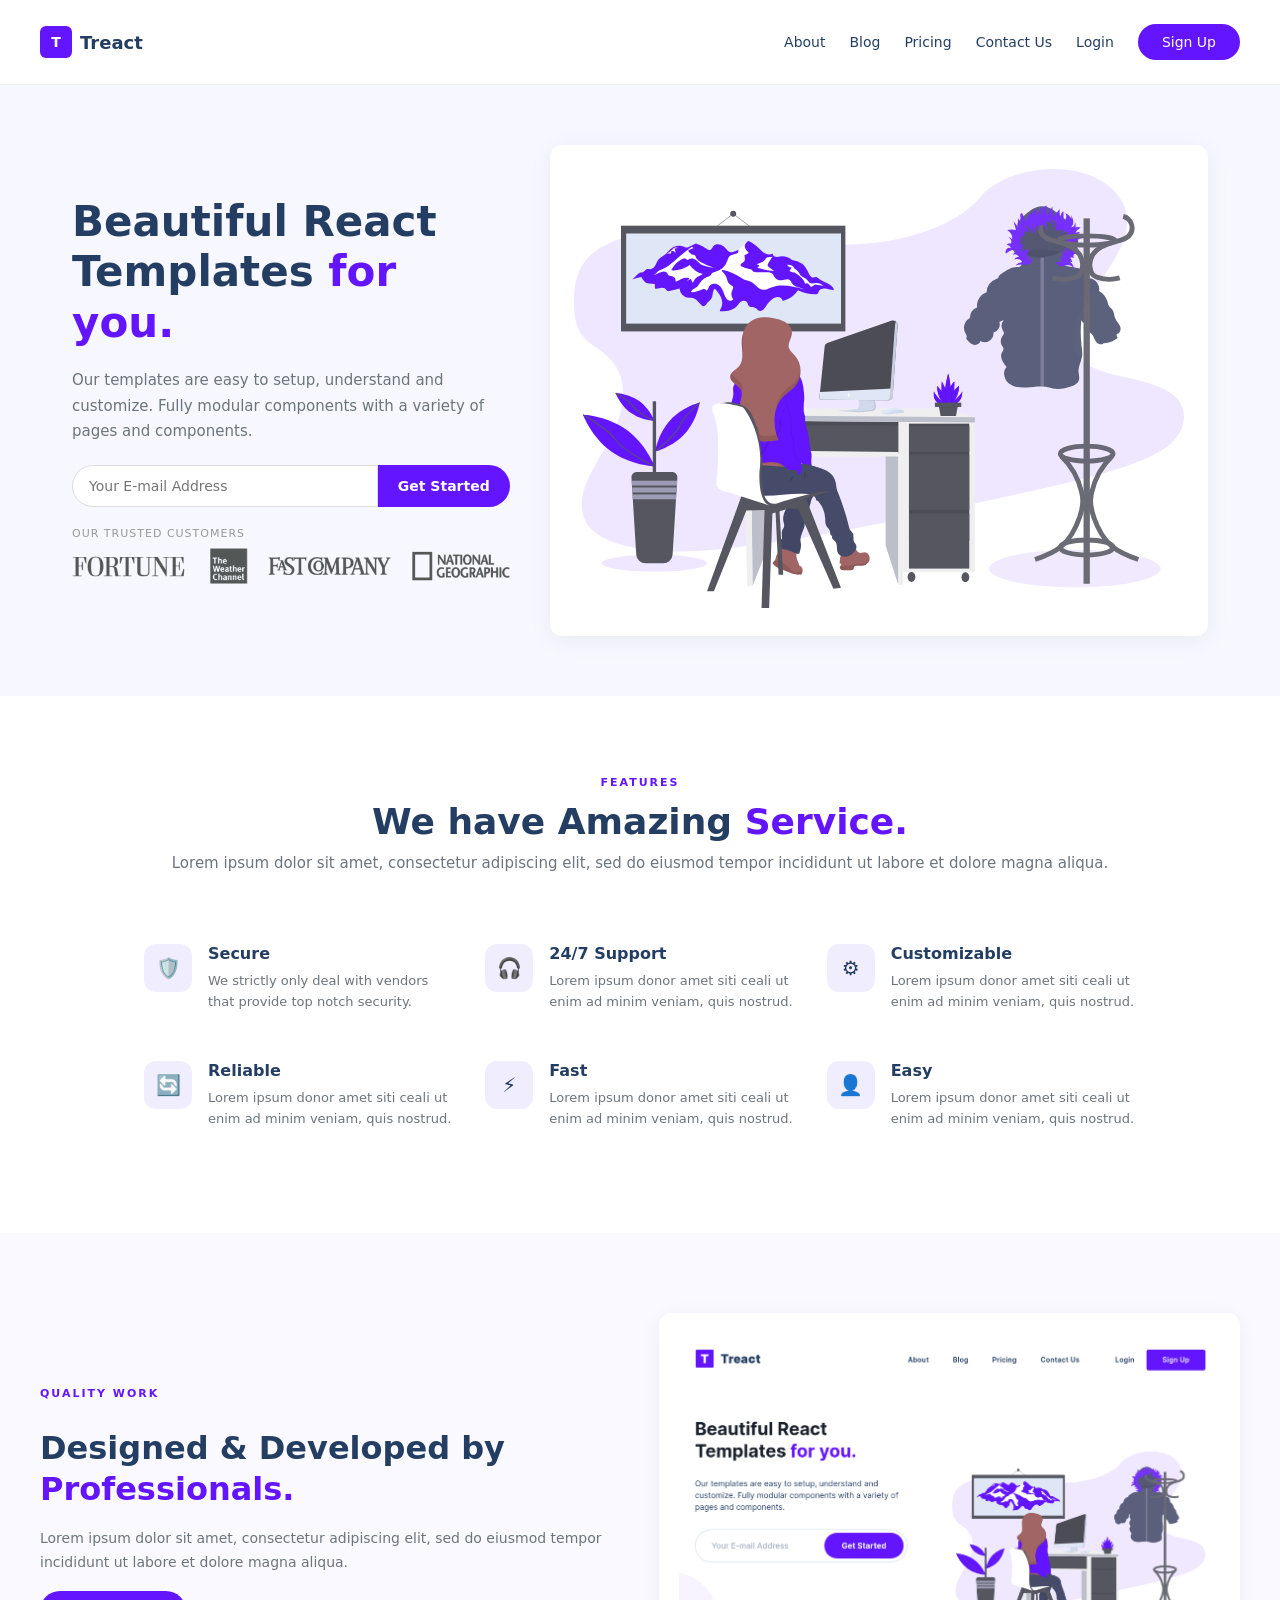
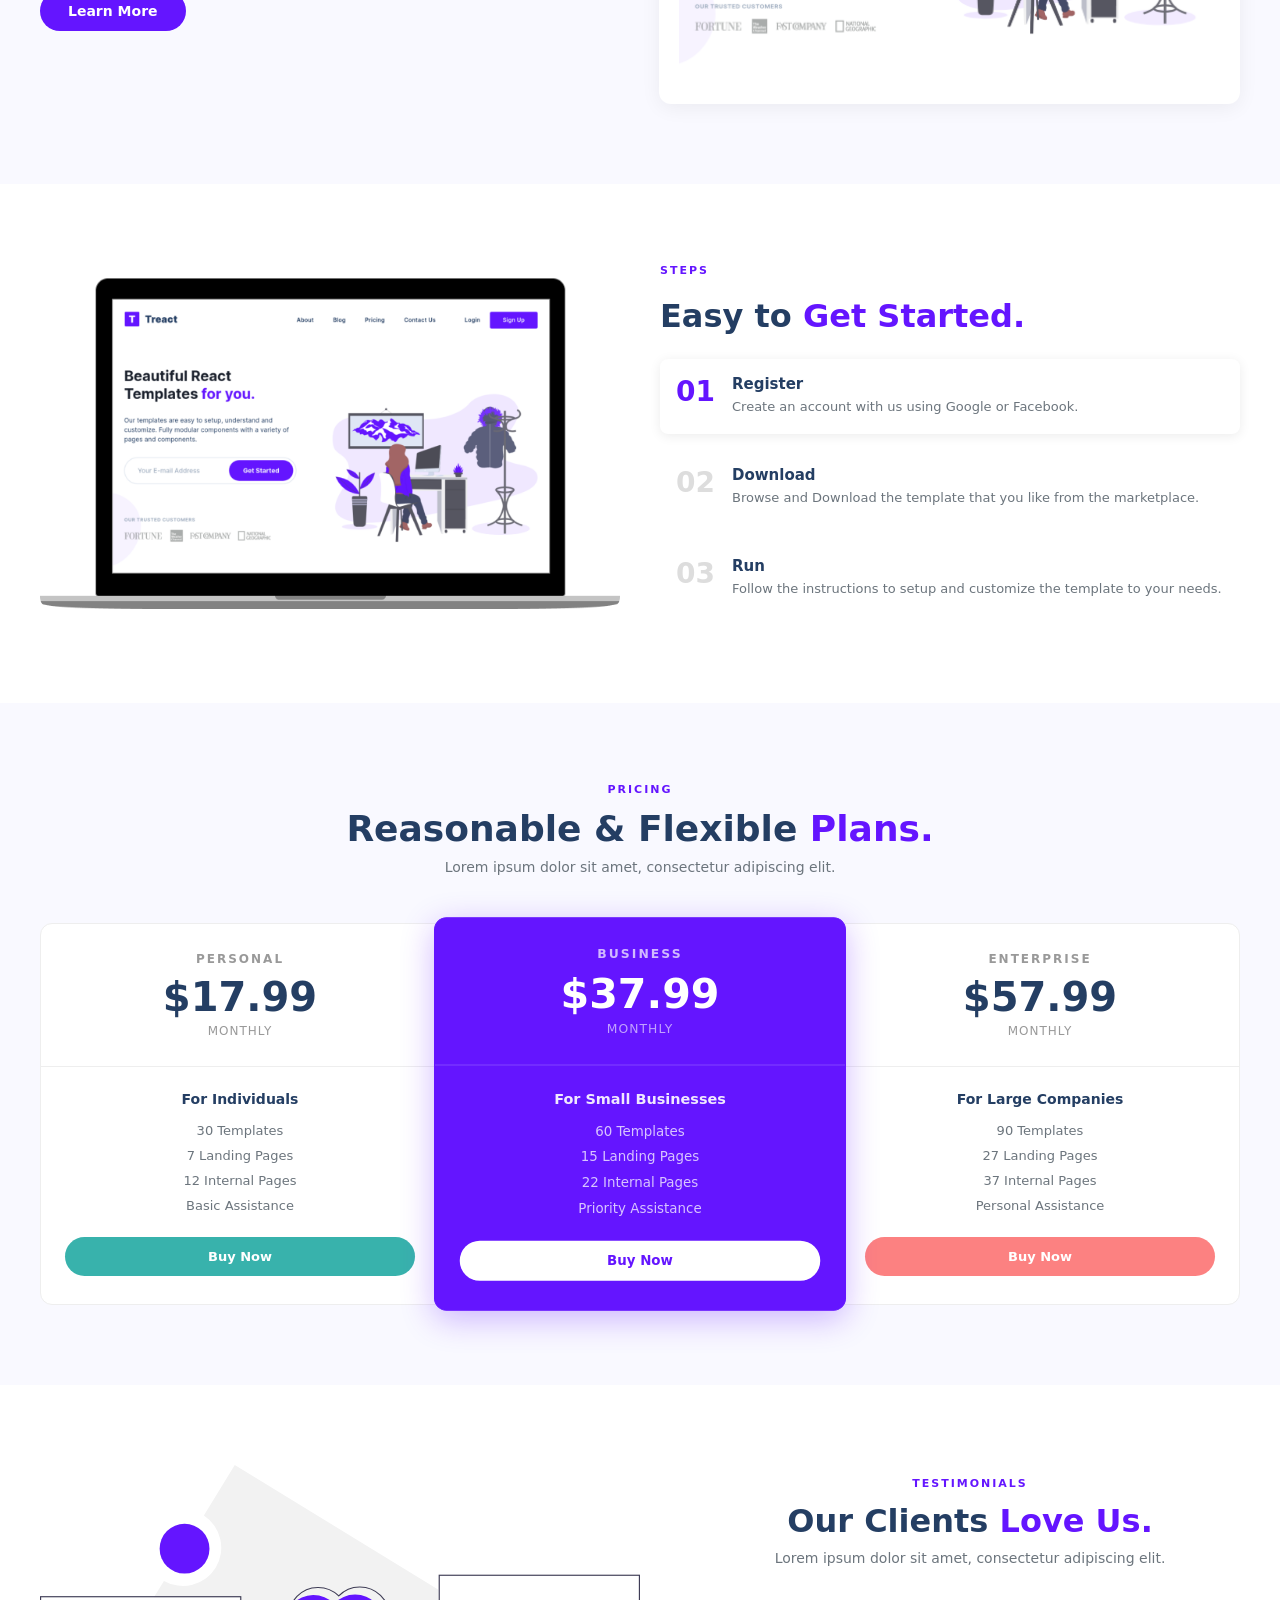
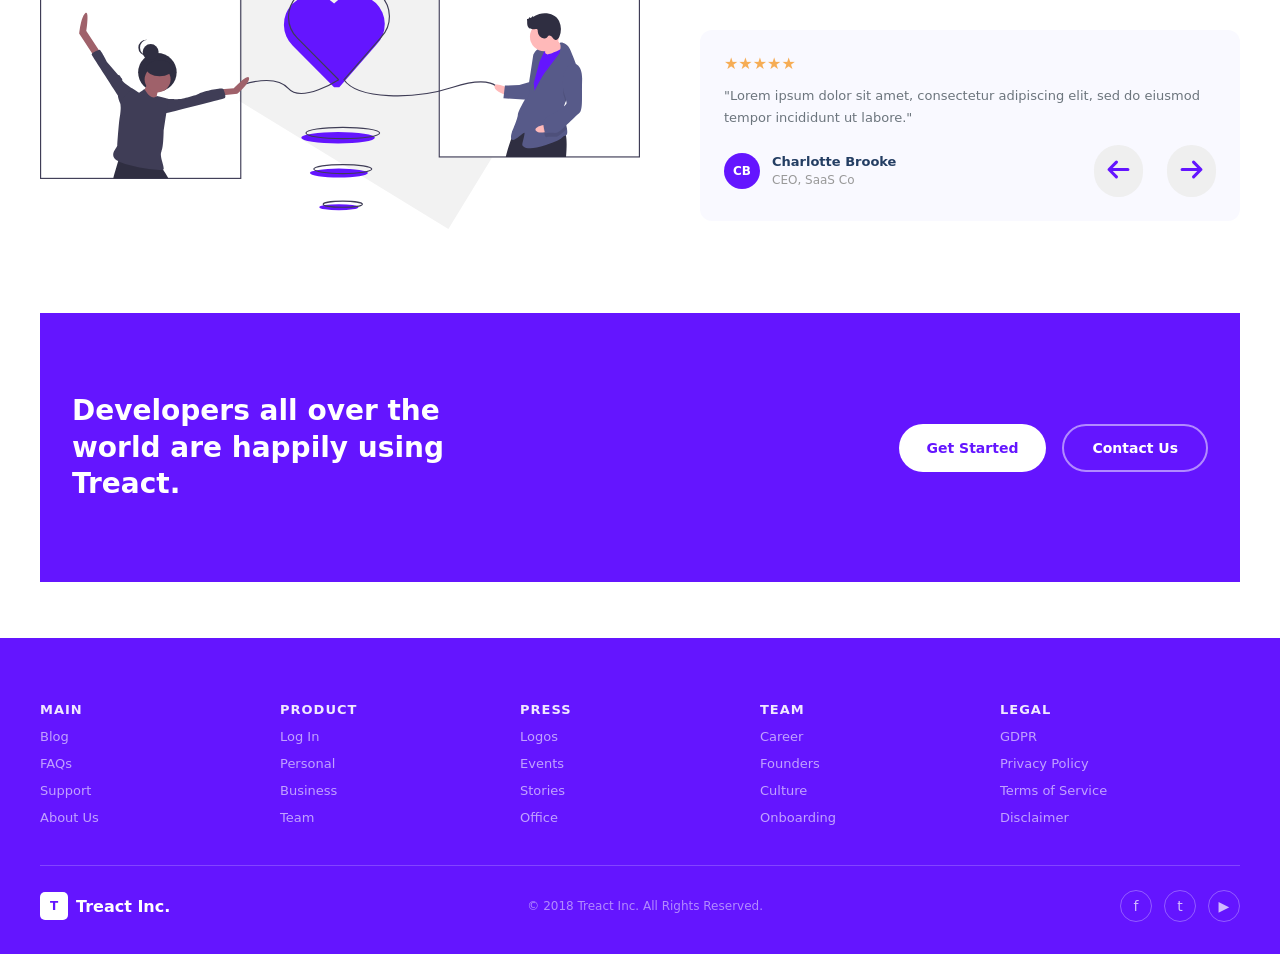
==== commit 74c992af: "Update website with all images" ====
--- a/index.html
+++ b/index.html
@@ -4,8 +4,18 @@
     <meta charset="UTF-8" />
     <meta http-equiv="X-UA-Compatible" content="IE=edge" />
     <meta name="viewport" content="width=device-width, initial-scale=1.0" />
+    
+    <!-- Security: Prevent XSS and clickjacking -->
+    <meta http-equiv="Content-Security-Policy" content="default-src 'self'; script-src 'self'; style-src 'self' 'unsafe-inline' https://fonts.googleapis.com; font-src 'self' https://fonts.gstatic.com; img-src 'self' data:; frame-ancestors 'none'; base-uri 'self'; form-action 'self';">
+    <meta http-equiv="X-Content-Type-Options" content="nosniff">
+    <meta http-equiv="X-Frame-Options" content="DENY">
+    <meta http-equiv="X-XSS-Protection" content="1; mode=block">
+    <meta name="referrer" content="strict-origin-when-cross-origin">
+    
     <title>Treact</title>
     <link rel="stylesheet" href="style.css" />
+    
+    <!-- Security: Subresource Integrity for external scripts (add hash when you have one) -->
     <script src="script.js" defer></script>
   </head>
   <body>
@@ -16,14 +26,16 @@
           Treact
         </div>
         <div class="nav-links">
+          <!-- Security: href anchors only, no javascript: URLs -->
           <a href="#features">About</a>
           <a href="#quality">Blog</a>
           <a href="#pricing">Pricing</a>
           <a href="#start">Contact Us</a>
-          <a href="#" id="login-link">Login</a>
-          <a href="#" id="signup-link" class="btn-primary">Sign Up</a>
-        </div>
-        <button class="btn__menu" onclick="openMenu()">
+          <!-- Security: Login/Signup should go to real auth pages, not # -->
+          <a href="/login" id="login-link">Login</a>
+          <a href="/signup" id="signup-link" class="btn-primary">Sign Up</a>
+        </div>
+        <button class="btn__menu" onclick="openMenu()" aria-label="Open menu">
           <svg
             xmlns="http://www.w3.org/2000/svg"
             width="24"
@@ -43,8 +55,8 @@
       </div>
     </nav>
 
-    <div class="modal">
-      <button class="btn__menu btn__menu--close" onclick="closeMenu()">
+    <div class="modal" role="dialog" aria-modal="true" aria-hidden="true">
+      <button class="btn__menu btn__menu--close" onclick="closeMenu()" aria-label="Close menu">
         <svg
           xmlns="http://www.w3.org/2000/svg"
           width="24"
@@ -65,10 +77,8 @@
         <a href="#quality" class="modal__link">Blog</a>
         <a href="#pricing" class="modal__link">Pricing</a>
         <a href="#start" class="modal__link">Contact Us</a>
-        <a href="#" class="modal__link" id="modal-login">Login</a>
-        <a href="#" class="modal__link modal__link--primary" id="modal-signup"
-          >Sign Up</a
-        >
+        <a href="/login" class="modal__link" id="modal-login">Login</a>
+        <a href="/signup" class="modal__link modal__link--primary" id="modal-signup">Sign Up</a>
       </div>
     </div>
 
@@ -83,23 +93,28 @@
             modular components with a variety of pages and components.
           </p>
           <div class="email-form">
+            <!-- Security: Input validation attributes -->
             <input
               type="email"
               id="email-input"
+              name="email"
               placeholder="Your E-mail Address"
+              required
+              maxlength="254"
+              autocomplete="email"
+              pattern="[a-z0-9._%+-]+@[a-z0-9.-]+\.[a-z]{2,}$"
             />
-            <button id="get-started-btn">Get Started</button>
+            <button type="submit" id="get-started-btn">Get Started</button>
           </div>
           <div class="trusted">
             <span>Our Trusted Customers</span>
             <div class="trusted-logos">
-              <img src="./assets/customers-logo-strip.680ac7c2e8ae28161d2c.png" alt="" />
+              <img src="./assets/customers-logo.png" alt="Trusted customer logos" loading="lazy" />
             </div>
           </div>
         </div>
         <div class="header-right">
-          <!-- <div class="header-img-placeholder">Hero Illustration</div> -->
-          <img src="./assets/prototype-illustration.21bc4b3f612a2f257c3d361067582485.svg" alt="" />
+          <img src="./assets/design-illustration-2.svg" alt="Design illustration" loading="lazy" />
         </div>
       </div>
     </section>
@@ -117,7 +132,7 @@
           </div>
           <div class="services">
             <div class="service">
-              <div class="service-icon">🛡️</div>
+              <div class="service-icon" aria-hidden="true">🛡️</div>
               <div class="service-description">
                 <h3>Secure</h3>
                 <p>
@@ -127,7 +142,7 @@
               </div>
             </div>
             <div class="service">
-              <div class="service-icon">🎧</div>
+              <div class="service-icon" aria-hidden="true">🎧</div>
               <div class="service-description">
                 <h3>24/7 Support</h3>
                 <p>
@@ -137,7 +152,7 @@
               </div>
             </div>
             <div class="service">
-              <div class="service-icon">⚙️</div>
+              <div class="service-icon" aria-hidden="true">⚙️</div>
               <div class="service-description">
                 <h3>Customizable</h3>
                 <p>
@@ -147,7 +162,7 @@
               </div>
             </div>
             <div class="service">
-              <div class="service-icon">🔄</div>
+              <div class="service-icon" aria-hidden="true">🔄</div>
               <div class="service-description">
                 <h3>Reliable</h3>
                 <p>
@@ -157,7 +172,7 @@
               </div>
             </div>
             <div class="service">
-              <div class="service-icon">⚡</div>
+              <div class="service-icon" aria-hidden="true">⚡</div>
               <div class="service-description">
                 <h3>Fast</h3>
                 <p>
@@ -167,7 +182,7 @@
               </div>
             </div>
             <div class="service">
-              <div class="service-icon">👤</div>
+              <div class="service-icon" aria-hidden="true">👤</div>
               <div class="service-description">
                 <h3>Easy</h3>
                 <p>
@@ -196,7 +211,7 @@
             <a href="#features" class="learn-more">Learn More</a>
           </div>
           <div class="quality-right">
-            <img src="./assets/hero-screenshot-2.241aac1fbc66db29d873.png" alt="Product Screenshot">
+            <img src="./assets/hero-screenshot-1.png" alt="Product screenshot showing Treact interface" loading="lazy" />
           </div>
         </div>
       </div>
@@ -206,7 +221,7 @@
       <div class="container">
         <div class="row">
           <div class="steps-left">
-            <img src="./assets/hero-screenshot-1.40a097b525c2f8c9808e.png" alt="Laptop Illustration">
+            <img src="./assets/laptop-final.png" alt="Laptop illustration showing Treact website" class="steps-img" loading="lazy" />
           </div>
           <div class="steps-right">
             <div class="label">Steps</div>
@@ -268,7 +283,7 @@
                 </ul>
               </div>
               <div class="plan-footer">
-                <button class="plan-btn teal">Buy Now</button>
+                <button class="plan-btn teal" type="button">Buy Now</button>
               </div>
             </div>
             <div class="plan featured">
@@ -287,7 +302,7 @@
                 </ul>
               </div>
               <div class="plan-footer">
-                <button class="plan-btn white">Buy Now</button>
+                <button class="plan-btn white" type="button">Buy Now</button>
               </div>
             </div>
             <div class="plan">
@@ -306,7 +321,7 @@
                 </ul>
               </div>
               <div class="plan-footer">
-                <button class="plan-btn coral">Buy Now</button>
+                <button class="plan-btn coral" type="button">Buy Now</button>
               </div>
             </div>
           </div>
@@ -318,7 +333,7 @@
       <div class="container">
         <div class="row">
           <figure class="testimonial__description--img">
-            <img src="./assets/love-illustration.svg" alt="" />
+            <img src="./assets/love-illustration.svg" alt="Love illustration" loading="lazy" />
           </figure>
           <div class="testimonials-row">
             <div class="testimonials-header">
@@ -327,7 +342,7 @@
               <p>Lorem ipsum dolor sit amet, consectetur adipiscing elit.</p>
             </div>
             <div class="testimonial">
-              <div class="stars">★★★★★</div>
+              <div class="stars" aria-label="5 star rating">★★★★★</div>
               <p>
                 "Lorem ipsum dolor sit amet, consectetur adipiscing elit, sed do
                 eiusmod tempor incididunt ut labore."
@@ -335,7 +350,7 @@
 
               <div class="testimonial__bottom">
                 <div class="testimonial-author">
-                  <div class="avatar">CB</div>
+                  <div class="avatar" aria-hidden="true">CB</div>
                   <div class="author-info">
                     <strong>Charlotte Brooke</strong>
                     <span>CEO, SaaS Co</span>
@@ -343,7 +358,7 @@
                 </div>
 
                 <div class="testimonial__buttons">
-                  <button class="testimonial__button">
+                  <button class="testimonial__button" aria-label="Previous testimonial">
                     <svg
                       fill="none"
                       stroke="rgb(100,21,255)"
@@ -356,7 +371,7 @@
                     </svg>
                   </button>
                   <div class="divider"></div>
-                  <button class="testimonial__button">
+                  <button class="testimonial__button" aria-label="Next testimonial">
                     <svg
                       fill="none"
                       stroke="rgb(100,21,255)"
@@ -383,8 +398,8 @@
             <h2>Developers all over the world are happily using Treact.</h2>
           </div>
           <div class="start-buttons">
-            <button class="btn-white" id="cta-start">Get Started</button>
-            <button class="btn-outline-white" id="cta-contact">
+            <button class="btn-white" id="cta-start" type="button">Get Started</button>
+            <button class="btn-outline-white" id="cta-contact" type="button">
               Contact Us
             </button>
           </div>
@@ -404,7 +419,7 @@
           </div>
           <div class="link">
             <h4>Product</h4>
-            <a href="#" class="footer-login">Log In</a>
+            <a href="/login" class="footer-login">Log In</a>
             <a href="#pricing">Personal</a>
             <a href="#pricing">Business</a>
             <a href="#pricing">Team</a>
@@ -438,9 +453,10 @@
           </div>
           <div class="copyright">© 2018 Treact Inc. All Rights Reserved.</div>
           <div class="social-icons">
-            <a href="#">f</a>
-            <a href="#">t</a>
-            <a href="#">▶</a>
+            <!-- Security: External links with rel attributes -->
+            <a href="https://facebook.com" target="_blank" rel="noopener noreferrer nofollow" aria-label="Facebook">f</a>
+            <a href="https://twitter.com" target="_blank" rel="noopener noreferrer nofollow" aria-label="Twitter">t</a>
+            <a href="https://youtube.com" target="_blank" rel="noopener noreferrer nofollow" aria-label="YouTube">▶</a>
           </div>
         </div>
       </div>
--- a/style.css
+++ b/style.css
@@ -414,14 +414,10 @@
 }
 
 .steps-img {
-  background: #f0edff;
+  max-width: 100%;
+  height: auto;
+  display: block;
   border-radius: 12px;
-  height: 260px;
-  display: flex;
-  align-items: center;
-  justify-content: center;
-  color: #6415ff;
-  font-size: 13px;
 }
 
 .steps-right {
@@ -929,6 +925,10 @@
   .steps-right {
     width: 100%;
   }
+  .steps-img {
+    max-width: 90%;
+    margin: 0 auto 24px auto;
+  }
   .testimonials-row {
     flex-direction: column;
   }
@@ -947,4 +947,55 @@
   .service {
     width: 100%;
   }
+}
+
+/* Testimonials responsive fix */
+#testimonials .row {
+  align-items: center;
+}
+
+@media (max-width: 768px) {
+  #testimonials .row {
+    flex-direction: column;
+  }
+  .testimonial__description--img {
+    width: 100%;
+  }
+  .testimonials-row {
+    width: 100%;
+  }
+}
+
+/* Testimonials responsive fix */
+#testimonials .row {
+  align-items: center;
+}
+
+@media (max-width: 768px) {
+  #testimonials .row {
+    flex-direction: column;
+  }
+  .testimonial__description--img {
+    width: 100%;
+  }
+  .testimonials-row {
+    width: 100%;
+  }
+}
+
+/* Testimonials responsive fix */
+#testimonials .row {
+  align-items: center;
+}
+
+@media (max-width: 768px) {
+  #testimonials .row {
+    flex-direction: column;
+  }
+  .testimonial__description--img {
+    width: 100%;
+  }
+  .testimonials-row {
+    width: 100%;
+  }
 }
